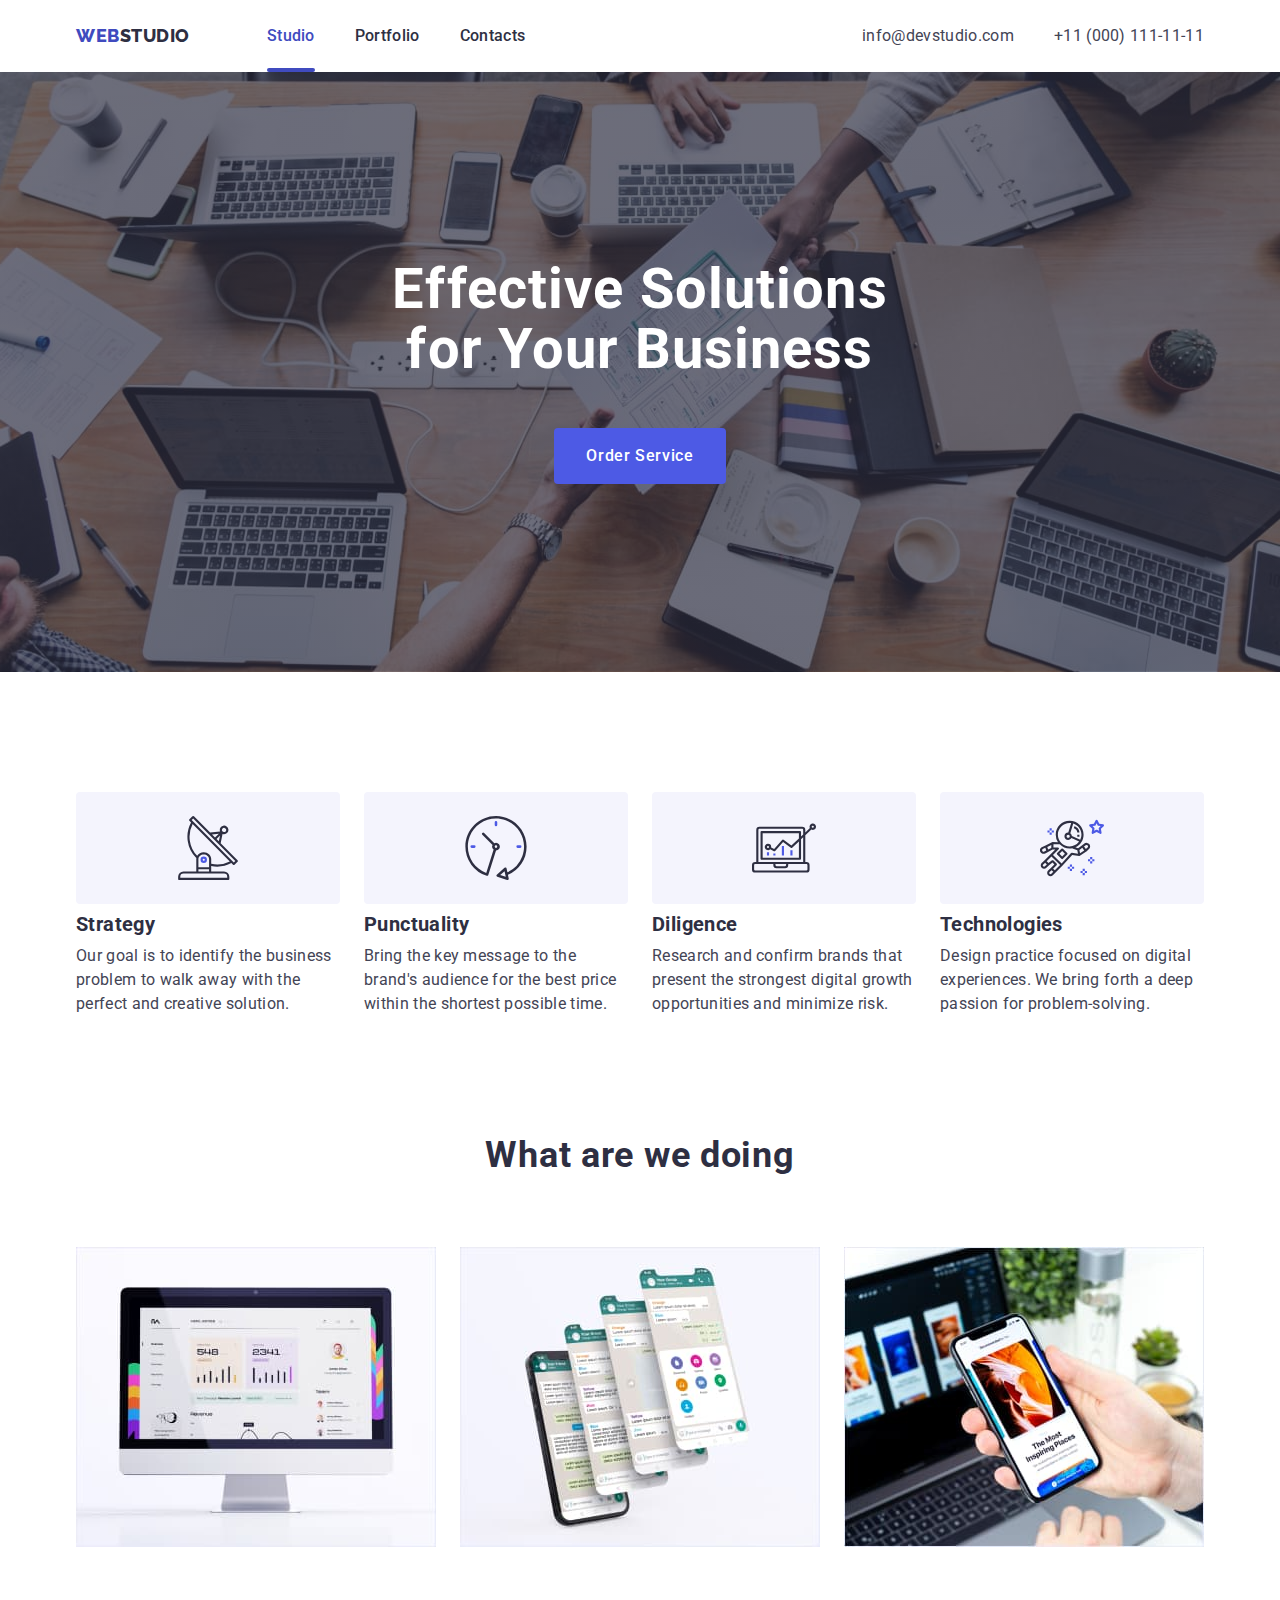
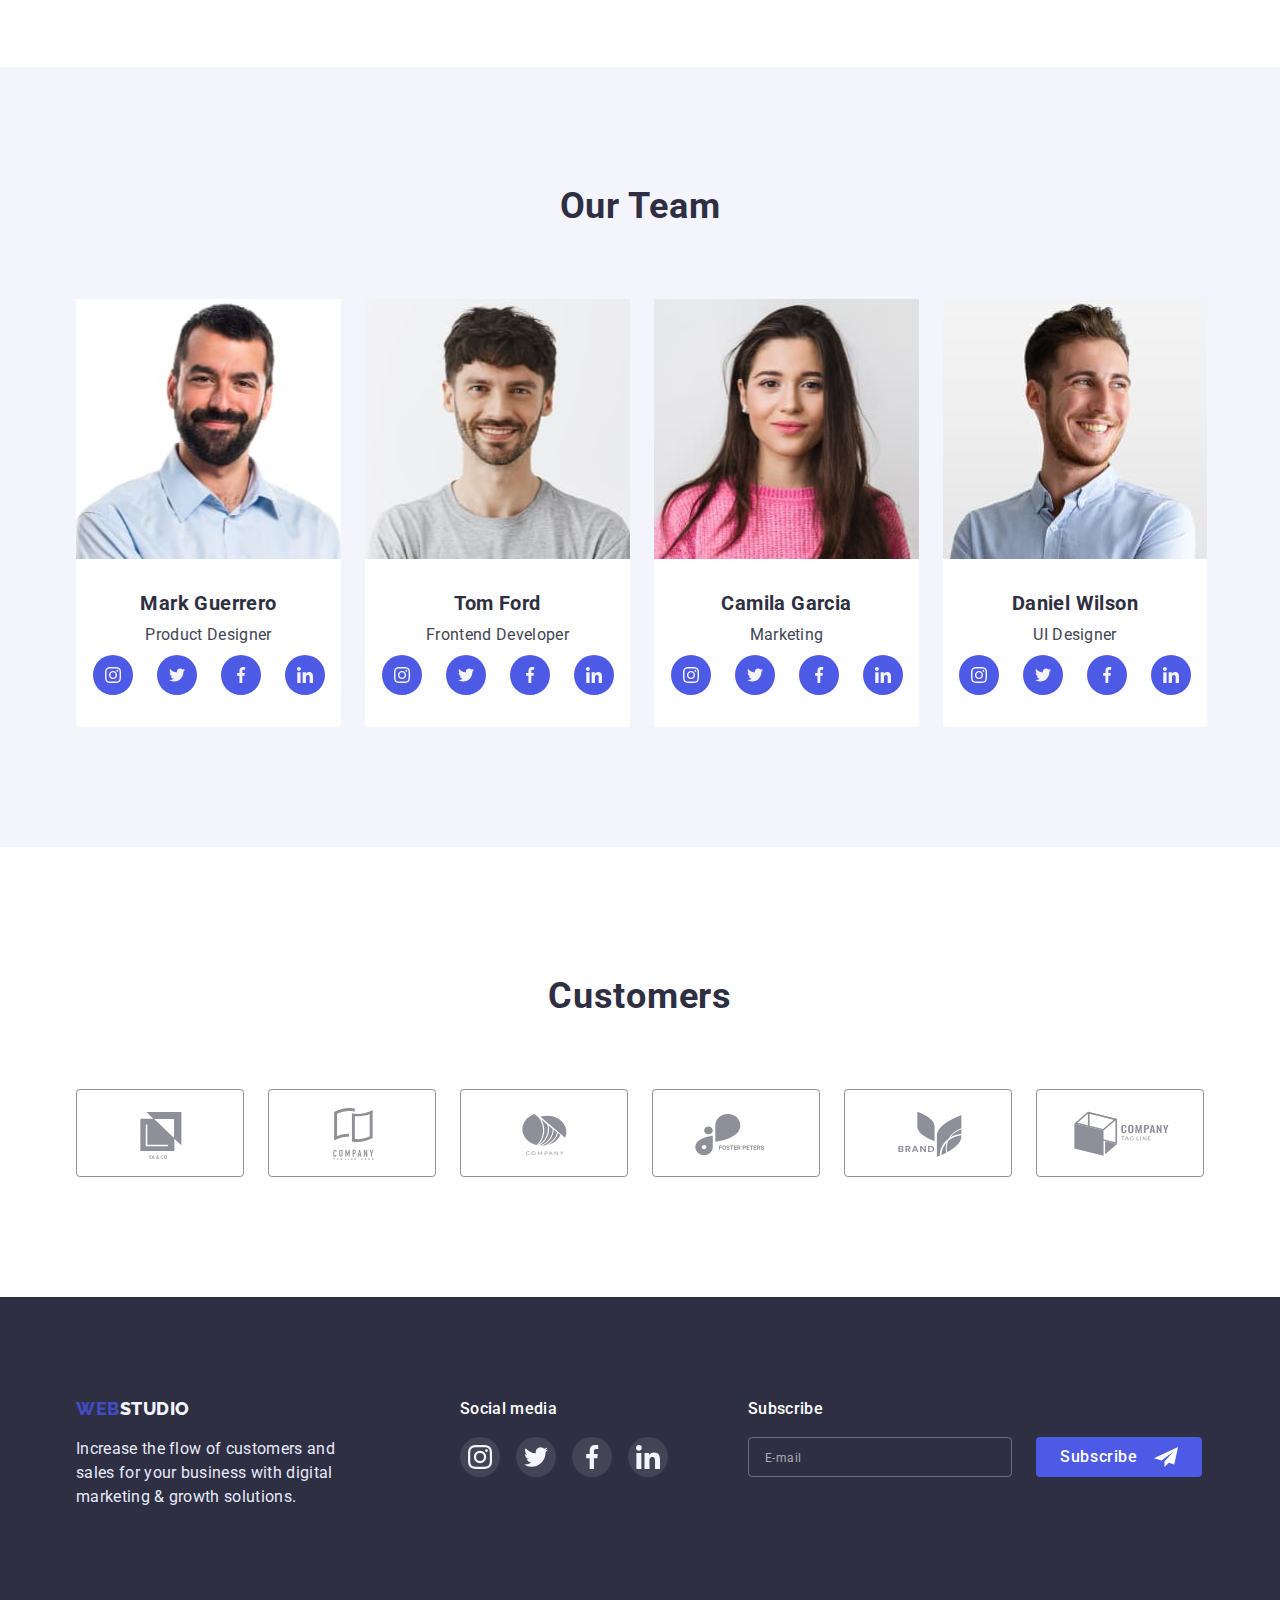
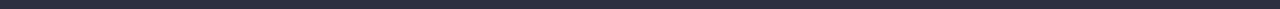
==== index.html @ a2f2e1c4 "add file from previos HW" ====
<!DOCTYPE html>
<html lang="en">
  <head>
    <meta charset="UTF-8" />
    <meta http-equiv="X-UA-Compatible" content="IE=edge" />
    <meta name="viewport" content="width=device-width, initial-scale=1.0" />
    <title>WEBSTUDIO</title>
    <link rel="preconnect" href="https://fonts.googleapis.com" />
    <link rel="preconnect" href="https://fonts.gstatic.com" crossorigin />
    <link rel="preconnect" href="https://fonts.googleapis.com" />
    <link rel="preconnect" href="https://fonts.gstatic.com" crossorigin />
    <link
      href="https://fonts.googleapis.com/css2?family=Raleway:wght@800&family=Roboto:wght@400;500;700;900&display=swap"
      rel="stylesheet"
    />
    <link
      rel="stylesheet"
      href="https://cdn.jsdelivr.net/npm/modern-normalize@1.1.0/modern-normalize.min.css"
    />
    <link rel="stylesheet" href="./css/style.css" />
  </head>
  <body>
    <!-- =============HEADER============= -->
    <header>
      <div class="header__container container">
        <nav class="header__navigation">
          <a class="header__logo logotype" href="./index.html"
            >WEB<span class="header__logo--second-part">STUDIO</span></a
          >
          <ul class="header__main-menu marker">
            <li class="header__main-menu-item">
              <a href="./index.html" class="header__main-menu-link current">Studio</a>
            </li>
            <li class="header__main-menu-item">
              <a href="./portfolio.html" class="header__main-menu-link">Portfolio</a>
            </li>
            <li class="header__main-menu-item">
              <a href="" class="header__main-menu-link">Contacts</a>
            </li>
          </ul>
        </nav>
        <ul class="header__contacts marker">
          <li class="header__contacts-item">
            <a href="mailto:info@devstudio.com" class="header__contacts-link">info@devstudio.com</a>
          </li>
          <li class="header__contacts-item">
            <a href="tel:+110001111111" class="header__contacts-link">+11 (000) 111-11-11</a>
          </li>
        </ul>
      </div>
    </header>

    <!-- =============MAIN============= -->
    <main>
      <section class="hero">
        <div class="hero__container container">
          <h1 class="hero__title">Effective Solutions for Your Business</h1>
          <button type="button" class="buttons" data-modal-open>Order Service</button>
        </div>
      </section>

      <section class="features-section">
        <div class="container">
          <h2 class="visually-hidden">features</h2>
          <!--HIDDEN-->
          <ul class="features-list marker">
            <li class="features-item">
              <div class="features-icons-wrapper">
                <svg class="features-icons">
                  <use href="./images/sprite.svg#antenna"></use>
                </svg>
              </div>
              <h3 class="features-subtitle subtitle">Strategy</h3>
              <p class="text">
                Our goal is to identify the business problem to walk away with the perfect and
                creative solution.
              </p>
            </li>
            <li class="features-item">
              <div class="features-icons-wrapper">
                <svg class="features-icons">
                  <use href="./images/sprite.svg#clock"></use>
                </svg>
              </div>
              <h3 class="features-subtitle subtitle">Punctuality</h3>
              <p class="text">
                Bring the key message to the brand's audience for the best price within the shortest
                possible time.
              </p>
            </li>
            <li class="features-item">
              <div class="features-icons-wrapper">
                <svg class="features-icons">
                  <use href="./images/sprite.svg#diagram"></use>
                </svg>
              </div>
              <h3 class="features-subtitle subtitle">Diligence</h3>
              <p class="text">
                Research and confirm brands that present the strongest digital growth opportunities
                and minimize risk.
              </p>
            </li>
            <li class="features-item">
              <div class="features-icons-wrapper">
                <svg class="features-icons">
                  <use href="./images/sprite.svg#astronaut"></use>
                </svg>
              </div>
              <h3 class="features-subtitle subtitle">Technologies</h3>
              <p class="text">
                Design practice focused on digital experiences. We bring forth a deep passion for
                problem-solving.
              </p>
            </li>
          </ul>
        </div>
      </section>
      <section class="about-us">
        <div class="container">
          <h2 class="section-title">What are we doing</h2>
          <ul class="about-us-list marker">
            <li class="about-us-item">
              <img
                src="./images/monitor_screen.jpg"
                alt="monitor screen"
                width="360"
                height="300"
              />
            </li>
            <li class="about-us-item">
              <img src="./images/screen.jpg" alt="phone screen" width="360" height="300" />
            </li>
            <li class="about-us-item">
              <img
                src="./images/phone-monitor.jpg"
                alt="phone and monitor screen"
                width="360"
                height="300"
              />
            </li>
          </ul>
        </div>
      </section>
      <section class="team">
        <div class="container">
          <h2 class="section-title">Our Team</h2>
          <ul class="team-list marker">
            <li class="team-item">
              <img src="./images/employee1.jpg" alt="Mark Guerrero" width="265" height="260" />
              <div class="employee-description">
                <h3 class="subtitle">Mark Guerrero</h3>
                <p class="text">Product Designer</p>
                <ul class="team-social-list marker">
                  <li class="team-social-list-item">
                    <a href="" class="team-social-link">
                      <svg class="team-social-link-icon" width="16" height="16">
                        <use href="./images/sprite.svg#instagram"></use>
                      </svg>
                    </a>
                  </li>
                  <li class="team-social-list-item">
                    <a href="" class="team-social-link">
                      <svg class="team-social-link-icon" width="16" height="16">
                        <use href="./images/sprite.svg#twitter"></use>
                      </svg>
                    </a>
                  </li>
                  <li class="team-social-list-item">
                    <a href="" class="team-social-link">
                      <svg class="team-social-link-icon" width="16" height="16">
                        <use href="./images/sprite.svg#facebook"></use>
                      </svg>
                    </a>
                  </li>
                  <li class="team-social-list-item">
                    <a href="" class="team-social-link">
                      <svg class="team-social-link-icon" width="16" height="16">
                        <use href="./images/sprite.svg#linkedin"></use>
                      </svg>
                    </a>
                  </li>
                </ul>
              </div>
            </li>
            <li class="team-item">
              <img src="./images/employee2.jpg" alt="Tom Ford" width="265" height="260" />
              <div class="employee-description">
                <h3 class="subtitle">Tom Ford</h3>
                <p class="text">Frontend Developer</p>
                <ul class="team-social-list marker">
                  <li class="team-social-list-item">
                    <a href="" class="team-social-link">
                      <svg class="team-social-link-icon" width="16" height="16">
                        <use href="./images/sprite.svg#instagram"></use>
                      </svg>
                    </a>
                  </li>
                  <li class="team-social-list-item">
                    <a href="" class="team-social-link">
                      <svg class="team-social-link-icon" width="16" height="16">
                        <use href="./images/sprite.svg#twitter"></use>
                      </svg>
                    </a>
                  </li>
                  <li class="team-social-list-item">
                    <a href="" class="team-social-link">
                      <svg class="team-social-link-icon" width="16" height="16">
                        <use href="./images/sprite.svg#facebook"></use>
                      </svg>
                    </a>
                  </li>
                  <li class="team-social-list-item">
                    <a href="" class="team-social-link">
                      <svg class="team-social-link-icon" width="16" height="16">
                        <use href="./images/sprite.svg#linkedin"></use>
                      </svg>
                    </a>
                  </li>
                </ul>
              </div>
            </li>
            <li class="team-item">
              <img src="./images/employee3.jpg" alt="Camila Garcia" width="265" height="260" />
              <div class="employee-description">
                <h3 class="subtitle">Camila Garcia</h3>
                <p class="text">Marketing</p>
                <ul class="team-social-list marker">
                  <li class="team-social-list-item">
                    <a href="" class="team-social-link">
                      <svg class="team-social-link-icon" width="16" height="16">
                        <use href="./images/sprite.svg#instagram"></use>
                      </svg>
                    </a>
                  </li>
                  <li class="team-social-list-item">
                    <a href="" class="team-social-link">
                      <svg class="team-social-link-icon" width="16" height="16">
                        <use href="./images/sprite.svg#twitter"></use>
                      </svg>
                    </a>
                  </li>
                  <li class="team-social-list-item">
                    <a href="" class="team-social-link">
                      <svg class="team-social-link-icon" width="16" height="16">
                        <use href="./images/sprite.svg#facebook"></use>
                      </svg>
                    </a>
                  </li>
                  <li class="team-social-list-item">
                    <a href="" class="team-social-link">
                      <svg class="team-social-link-icon" width="16" height="16">
                        <use href="./images/sprite.svg#linkedin"></use>
                      </svg>
                    </a>
                  </li>
                </ul>
              </div>
            </li>
            <li class="team-item">
              <img src="./images/employee4.jpg" alt="Daniel Wilson" />
              <div class="employee-description">
                <h3 class="subtitle">Daniel Wilson</h3>
                <p class="text">UI Designer</p>
                <ul class="team-social-list marker">
                  <li class="team-social-list-item">
                    <a href="" class="team-social-link">
                      <svg class="team-social-link-icon" width="16" height="16">
                        <use href="./images/sprite.svg#instagram"></use>
                      </svg>
                    </a>
                  </li>
                  <li class="team-social-list-item">
                    <a href="" class="team-social-link">
                      <svg class="team-social-link-icon" width="16" height="16">
                        <use href="./images/sprite.svg#twitter"></use>
                      </svg>
                    </a>
                  </li>
                  <li class="team-social-list-item">
                    <a href="" class="team-social-link">
                      <svg class="team-social-link-icon" width="16" height="16">
                        <use href="./images/sprite.svg#facebook"></use>
                      </svg>
                    </a>
                  </li>
                  <li class="team-social-list-item">
                    <a href="" class="team-social-link">
                      <svg class="team-social-link-icon" width="16" height="16">
                        <use href="./images/sprite.svg#linkedin"></use>
                      </svg>
                    </a>
                  </li>
                </ul>
              </div>
            </li>
          </ul>
        </div>
      </section>
      <section class="customers">
        <div class="container">
          <h2 class="section-title">Customers</h2>
          <ul class="customers-list marker">
            <li class="customers-list-item">
              <a href="" class="customers-link">
                <svg class="customers-link-icon" width="104" height="56">
                  <use href="./images/sprite.svg#logo-1"></use>
                </svg>
              </a>
            </li>
            <li class="customers-list-item">
              <a href="" class="customers-link">
                <svg class="customers-link-icon" width="104" height="56">
                  <use href="./images/sprite.svg#logo-2"></use>
                </svg>
              </a>
            </li>
            <li class="customers-list-item">
              <a href="" class="customers-link">
                <svg class="customers-link-icon" width="104" height="56">
                  <use href="./images/sprite.svg#logo-3"></use></svg
              ></a>
            </li>
            <li class="customers-list-item">
              <a href="" class="customers-link">
                <svg class="customers-link-icon" width="104" height="56">
                  <use href="./images/sprite.svg#logo-4"></use></svg
              ></a>
            </li>
            <li class="customers-list-item">
              <a href="" class="customers-link">
                <svg class="customers-link-icon" width="104" height="56">
                  <use href="./images/sprite.svg#logo-5"></use></svg
              ></a>
            </li>
            <li class="customers-list-item">
              <a href="" class="customers-link">
                <svg class="customers-link-icon" width="104" height="56">
                  <use href="./images/sprite.svg#logo-6"></use></svg
              ></a>
            </li>
          </ul>
        </div>
      </section>
    </main>

    <!-- =============FOOTER============= -->
    <footer>
      <div class="footer__container container">
        <div class="footer__description">
          <a class="footer__logotype logotype" href="./index.html"
            >WEB<span class="footer__logo--second-part">STUDIO</span></a
          >
          <p class="footer__description-text">
            Increase the flow of customers and sales for your business with digital marketing &
            growth solutions.
          </p>
        </div>
        <div class="footer__social">
          <h3 class="footer__social-header">Social media</h3>
          <ul class="footer__team-social-list marker">
            <li class="footer__social-list-item">
              <a href="" class="footer__team-social-link">
                <svg class="footer__team-social-link-icon" width="24" height="24">
                  <use href="./images/sprite.svg#instagram"></use>
                </svg>
              </a>
            </li>
            <li class="footer__social-list-item">
              <a href="" class="footer__team-social-link">
                <svg class="footer__team-social-link-icon" width="24" height="24">
                  <use href="./images/sprite.svg#twitter"></use>
                </svg>
              </a>
            </li>
            <li class="footer__social-list-item">
              <a href="" class="footer__team-social-link">
                <svg class="footer__team-social-link-icon" width="24" height="24">
                  <use href="./images/sprite.svg#facebook"></use>
                </svg>
              </a>
            </li>
            <li class="footer__social-list-item">
              <a href="" class="footer__team-social-link">
                <svg class="footer__team-social-link-icon" width="24" height="24">
                  <use href="./images/sprite.svg#linkedin"></use>
                </svg>
              </a>
            </li>
          </ul>
        </div>
        <div class="footer-subscribe">
          <h3 class="footer__social-header">Subscribe</h3>
          <form class="subscribe-wrapper">
            <input type="email" placeholder="E-mail" class="footer-input-subscribe" />
            <button type="submit" class="subscribe-btn buttons">Subscribe</button>
          </form>
        </div>
      </div>
    </footer>

    <div class="backdrop is-hidden" data-modal>
      <div class="modal-window">
        <button type="button" class="close-btn" data-modal-close>
          <svg class="close-img" width="8" height="8">
            <use href="./images/sprite.svg#close-black"></use>
          </svg>
        </button>
        <p class="modal-form-title">Leave your contacts and we will call you back</p>
        <form class="modal-form">
          <label class="modal-form-field">
            <span class="modal-form-input-desc">Name</span>
            <span class="modal-form-input-wrapper">
              <input
                type="text"
                name="user_name"
                class="modal-form-input"
                required
                pattern="[a-zA-Z]+"
              />
              <svg class="modal-form-input-icon" width="18" height="18">
                <use href="./images/sprite.svg#person-form-icon"></use>
              </svg>
            </span>
          </label>
          <label class="modal-form-field">
            <span class="modal-form-input-desc">Phone</span>
            <span class="modal-form-input-wrapper">
              <input
                type="tel"
                name="user_phone"
                class="modal-form-input"
                required
                pattern="[0-9]{3}-[0-9]{3}-[0-9]{2}-[0-9]{2}"
                title="xxx-xxx-xx-xx"
              />
              <svg class="modal-form-input-icon" width="18" height="24">
                <use href="./images/sprite.svg#phone--form-icon"></use>
              </svg>
            </span>
          </label>
          <label class="modal-form-field">
            <span class="modal-form-input-desc">Email</span>
            <span class="modal-form-input-wrapper">
              <input type="email" name="user_email" class="modal-form-input" required />
              <svg class="modal-form-input-icon" width="18" height="24">
                <use href="./images/sprite.svg#email-form-icon"></use>
              </svg>
            </span>
          </label>
          <label class="modal-form-field">
            <span class="modal-form-input-desc">Comment</span>
            <textarea name="user-message" class="modal-form-message" placeholder="Text input">
            </textarea>
          </label>
          <input
            id="user-policy"
            type="checkbox"
            name="accepting"
            class="modal-form-check visually-hidden"
          />
          <label for="user-policy" class="modal-form-check-desc">
            I accept the terms and conditions of the &nbsp;
            <a href="" class="modal-form-check-desc-link"> Privacy Policy</a>
          </label>
          <button type="submit" class="modal-form-submit buttons">Send</button>
        </form>
      </div>
    </div>

    <script src="./js/modal.js"></script>
  </body>
</html>
---- css/style.css ----
:root {
  --primary-color: #2e2f42;
  --secondary-color: #434455;
  --select-color: #404bbf;
  --bt-color: #4d5ae5;
  --tertiary-color: #e7e9fc;
  --light-color: #f4f4fd;
  --bcg-color-font: #ffffff;
  --company-color: #8e8f99;
  --transition-duration--timing-f: 250ms cubic-bezier(0.4, 0, 0.2, 1);
}

.visually-hidden {
  position: absolute;
  white-space: nowrap;
  width: 1px;
  height: 1px;
  overflow: hidden;
  border: 0;
  padding: 0;
  clip: rect(0 0 0 0);
  margin: -1px;
}

body {
  font-family: 'Roboto', sans-serif;
  color: var(--secondary-color);
  background-color: var(--bcg-color-font);
}

h1,
h2,
h3,
h4,
h5,
h6,
p {
  margin-top: 0;
  margin-bottom: 0;
}

ul,
ol {
  padding-left: 0;
  margin-top: 0;
  margin-bottom: 0;
}

img {
  display: block;
}

.marker {
  list-style: none;
}

.container {
  width: 1158px;
  padding-left: 15px;
  padding-right: 15px;
  margin-left: auto;
  margin-right: auto;
}

.section-title {
  text-align: center;
  margin-bottom: 72px;
  color: var(--primary-color);
  font-weight: 700;
  font-size: 36px;
  line-height: 1.1;
  letter-spacing: 0.02em;
}

.subtitle {
  color: var(--primary-color);
  font-weight: 700;
  font-size: 20px;
  line-height: 1.2;
  letter-spacing: 0.02em;
}

.text {
  color: var(--secondary-color);
  font-size: 16px;
  line-height: 1.5;
  letter-spacing: 0.02em;
}

.buttons {
  border: 1px;
  border-color: transparent;
  border-radius: 4px;
  padding: 16px 32px;
  color: var(--bcg-color-font);
  background-color: var(--bt-color);
  font-family: inherit;
  font-weight: 500;
  font-size: 16px;
  line-height: 1.5;
  letter-spacing: 0.04em;
  cursor: pointer;

  transition: background-color var(--transition-duration--timing-f);
}
.buttons:hover,
.buttons:focus {
  background-color: var(--select-color);
}

/* =========== HEADER =========== */

.logotype {
  color: var(--select-color);
  font-family: 'Raleway', sans-serif;
  font-weight: 800;
  font-size: 18px;
  line-height: 1.33;
  letter-spacing: 0.03em;
  text-transform: uppercase;
  text-decoration: none;
}

header {
  box-shadow: 0px 2px 1px rgba(46, 47, 66, 0.08), 0px 1px 1px rgba(46, 47, 66, 0.16),
    0px 1px 6px rgba(46, 47, 66, 0.08);
}

.header__container {
  display: flex;
  align-items: center;
}

.header__navigation {
  display: flex;
  align-items: inherit;
}

.header__logo {
  margin-right: 77px;
  padding-top: 24px;
  padding-bottom: 24px;
}

.header__logo--second-part {
  color: var(--primary-color);
}

.header__main-menu {
  display: flex;
}

.header__main-menu-item:not(:last-child) {
  margin-right: 40px;
}

.header__main-menu-link {
  display: block;
  text-decoration: none;
  font-weight: 500;
  font-size: 16px;
  line-height: 1.5;
  letter-spacing: 0.02em;
  color: var(--primary-color);
  padding-top: 24px;
  padding-bottom: 24px;

  transition: color var(--transition-duration--timing-f);
}
.header__main-menu-link:hover,
.header__main-menu-link:focus {
  color: var(--select-color);
}

.header__contacts {
  display: flex;
  margin-left: auto;
}

.header__contacts-item:not(:last-child) {
  margin-right: 40px;
}

.header__contacts-link {
  display: block;
  color: var(--secondary-color);
  font-weight: 400;
  font-size: 16px;
  line-height: 1.5;
  letter-spacing: 0.02em;
  text-decoration: none;
  padding-top: 24px;
  padding-bottom: 24px;

  transition: color var(--transition-duration--timing-f);
}
.header__contacts-link:hover,
.header__contacts-link:focus {
  color: var(--select-color);
}

.current {
  color: var(--select-color);
  position: relative;
}
.current::after {
  content: '';
  display: block;
  position: absolute;
  left: 0;
  bottom: 0;
  width: 100%;
  height: 4px;
  color: var(--select-color);
  background: var(--select-color);
  border-radius: 2px;
}

/* =========== FOOTER =========== */

footer {
  background-color: var(--primary-color);
  padding-top: 100px;
  padding-bottom: 100px;
}

.footer__container {
  display: flex;
}

.footer__description {
  width: 264px;
  margin-right: 120px;
}

.footer__logo--second-part {
  color: var(--light-color);
}

.footer__description-text {
  margin-top: 16px;
  color: var(--tertiary-color);
  font-size: 16px;
  line-height: 1.5;
  letter-spacing: 0.02em;
}

.footer__social {
  width: 208px;
  margin-right: 80px;
}

.footer__social-header {
  color: var(--bcg-color-font);
  font-weight: 500;
  font-size: 16px;
  line-height: 1.5;
  letter-spacing: 0.02em;
  margin-bottom: 16px;
}

.footer__team-social-list {
  display: flex;
  gap: 16px;
}

.footer__social-list-item {
  display: flex;
  justify-content: center;
  align-items: center;
}

.footer__team-social-link {
  display: flex;
  justify-content: center;

  align-items: center;
  width: 40px;
  height: 40px;
  background-color: rgba(255, 255, 255, 0.1);
  border-radius: 50%;

  transition: background-color var(--transition-duration--timing-f);
}
.footer__team-social-link:hover,
.footer__team-social-link:focus {
  background-color: #31d0aa;
}
.footer__team-social-link-icon {
  fill: var(--light-color);
}

.subscribe-wrapper {
  display: flex;
  align-items: center;
}

.footer-input-subscribe {
  width: 264px;
  height: 40px;
  margin-right: 24px;
  padding: 8px 16px;
  background-color: transparent;
  color: var(--light-color);
  border: 1px solid rgba(255, 255, 255, 0.3);
  border-radius: 4px;
}

.footer-input-subscribe::placeholder {
  font-size: 12px;
  line-height: 2;

  display: flex;
  align-items: center;
  letter-spacing: 0.04em;
  color: rgba(255, 255, 255, 0.6);
}
.footer-input-subscribe:focus {
  outline-width: 0;
  border-color: var(--select-color);
}

.subscribe-btn {
  display: flex;
  align-items: center;
  gap: 16px;
  padding: 8px 24px;
}
.subscribe-btn::after {
  content: url(../images/subscribe-icon.svg);
  width: 24px;
  height: 24px;
}

/* =========== INDEX PAGE =========== */


/* ------------------- hero ------------------- */
.hero {
  background-image: linear-gradient(rgba(46, 47, 66, 0.7), rgba(46, 47, 66, 0.7)),
    url('../images/hero-image.jpg');
  -o-object-fit: cover;
  object-fit: cover;
  background-repeat: no-repeat;
  background-position: center;
  background-size: cover;
  background-color: var(--primary-color);
  max-width: 1440px;
  text-align: center;
  padding-top: 188px;
  padding-bottom: 188px;
  margin: 0 auto;
}

.hero__title {
  width: 496px;
  margin-left: auto;
  margin-right: auto;
  margin-bottom: 48px;
  color: var(--bcg-color-font);
  font-weight: 700;
  font-size: 56px;
  line-height: 1.07;
  text-align: center;
  letter-spacing: 0.02em;
}

/* ------------------- features ------------------- */

.features-section {
  padding-top: 120px;
  padding-bottom: 120px;
}

.features-list {
  display: flex;
  flex-wrap: wrap;
  gap: 24px;
}

.features-item {
  -ms-flex-preferred-size: calc((100% - 72px) / 4);
  flex-basis: calc((100% - 72px) / 4);
}

.features-subtitle {
  margin-bottom: 8px;
}

.features-icons-wrapper {
  display: flex;
  justify-content: center;
  align-items: center;
  background-color: var(--light-color);
  height: 112px;
  border-radius: 4px;
  margin-bottom: 8px;
}

.features-icons {
  width: 64px;
  height: 64px;
}

/* ------------------- about us ------------------- */

.about-us {
  padding-bottom: 120px;
}
.about-us-list {
  display: flex;
  flex-wrap: wrap;
  gap: 24px;
}
.about-us-item {
  -ms-flex-preferred-size: calc((100% - 48px) / 3);
  flex-basis: calc((100% - 48px) / 3);
}


/* ------------------- team ------------------- */

.team {
  background-color: var(--light-color);
  padding-top: 120px;
  padding-bottom: 120px;
}

.team-list {
  display: flex;
  gap: 24px;
}

.team-item {
  background-color: var(--bcg-color-font);
  border-radius: 0px 0px 4px 4px;
  -ms-flex-preferred-size: calc((100% - 72px) / 4);
  flex-basis: calc((100% - 72px) / 4);
}

.employee-description {
  padding: 32px 16px;
  text-align: center;
}

.employee-description > h3 {
  margin-bottom: 8px;
}

.employee-description > p {
  margin-bottom: 8px;
}

.team-social-list {
  display: flex;
  justify-content: center;
  gap: 24px;
}

.team-social-link {
  display: flex;
  justify-content: center;
  align-items: center;
  width: 40px;
  height: 40px;
  border-radius: 50%;
  background-color: var(--bt-color);

  transition: background-color var(--transition-duration--timing-f);
}
.team-social-link:hover,
.team-social-link:focus {
  background-color: var(--select-color);
}
.team-social-link-icon {
  fill: var(--light-color);
}

/* ------------------- customers ------------------- */

.customers {
  padding-top: 130px;
  padding-bottom: 120px;
}

.customers-list {
  display: flex;
  flex-wrap: wrap;
  gap: 24px;
}
.customers-list-item {
  -ms-flex-preferred-size: calc((100% - 120) - 6);
  flex-basis: calc((100% - 120) - 6);
}

.customers-link {
  display: flex;
  justify-content: center;

  align-items: center;
  width: 168px;
  height: 88px;
  border: 1px solid var(--company-color);
  border-radius: 4px;

  transition: border-color var(--transition-duration--timing-f);
}
.customers-link:hover,
.customers-link:focus {
  border-color: var(--select-color);
}

.customers-link-icon {
  fill: var(--company-color);

  transition: fill var(--transition-duration--timing-f);
}
.customers-link:hover .customers-link-icon,
.customers-link:focus .customers-link-icon {
  fill: var(--select-color);
}


/* =========== PORTFOLIO PAGE =========== */

.portfolio-section {
  padding-top: 95px;
  padding-bottom: 120px;
}
/* ------------------- filter list ------------------- */

.filter-list {
  display: flex;
  justify-content: center;
}

.filter-list .filter-item:not(:last-child) {
  margin-right: 25px;
}

.filter-btn {
  display: flex;
  align-items: center;

  border: 1px solid var(--tertiary-color);
  border-radius: 4px;
  padding: 8px 16px;
  color: var(--select-color);
  background-color: var(--light-color);
  font-family: inherit;
  font-weight: 500;
  font-size: 16px;
  line-height: 1.5;

  text-align: center;
  letter-spacing: 0.04em;
  cursor: pointer;

  transition: color var(--transition-duration--timing-f),
    background-color var(--transition-duration--timing-f),
    border-color var(--transition-duration--timing-f),
    box-shadow var(--transition-duration--timing-f);
}
.filter-btn:hover,
.filter-btn:focus {
  color: var(--bcg-color-font);
  background-color: var(--select-color);
  border-color: transparent;
  box-shadow: 0px 3px 1px rgba(0, 0, 0, 0.1), 0px 2px 1px rgba(0, 0, 0, 0.08),
    0px 2px 2px rgba(0, 0, 0, 0.12);
}

/* ------------------- production ------------------- */

.production {
  display: flex;
  flex-wrap: wrap;
  justify-content: center;

  margin-top: 72px;
}

.production-list:not(:nth-child(3n)) {
  margin-right: 24px;
}

.production-list:not(:nth-last-child(-n + 3)) {
  margin-bottom: 48px;
}

.services-types {
  position: relative;
  display: block;
  text-decoration: none;

  box-shadow: 0px 1px 6px rgba(46, 47, 66, 0.08);
  transition: box-shadow var(--transition-duration--timing-f);
}
.services-types:hover,
.services-types:focus {
  box-shadow: 0px 1px 6px rgba(46, 47, 66, 0.08), 0px 1px 1px rgba(46, 47, 66, 0.16),
    0px 2px 1px rgba(46, 47, 66, 0.08);
}

.services-description {
  padding: 32px 16px;
  border: 1px solid rgba(46, 47, 66, 0.08);
  border-top: none;
}

.production-subtitle {
  margin-bottom: 8px;
}

.wrapper-overlay {
  position: relative;
  overflow: hidden;
}

.overlay {
  position: absolute;
  left: 0;
  top: 0;
  width: 100%;
  height: 100%;
  padding: 40px 32px;
  font-size: 16px;
  line-height: 1.5;
  color: var(--light-color);
  letter-spacing: 0.02em;
  background-color: var(--bt-color);

  transform: translateY(100%);
  transition: transform var(--transition-duration--timing-f);
}
.services-types:hover .overlay,
.services-types:focus .overlay {
  transform: translate(0);
}

/* ================= BACKDROP ================= */

.backdrop {
  position: fixed;
  left: 0;
  top: 0;
  height: 100%;
  width: 100%;
  background-color: rgba(46, 47, 66, 0.4);

  transition: opacity var(--transition-duration--timing-f),
    visibility var(--transition-duration--timing-f);
}
.backdrop.is-hidden {
  visibility: hidden;
  opacity: 0;
  pointer-events: none;
}

/* ================= MODAL WINDOW ================= */

.modal-window {
  position: absolute;
  top: 50%;
  left: 50%;

  transform: translate(-50%, -50%);
  padding: 72px 24px 24px 24px;
  min-width: 408px;
  min-height: 576px;
  background-color: #fcfcfc;

  box-shadow: 0px 1px 1px rgba(0, 0, 0, 0.14), 0px 1px 3px rgba(0, 0, 0, 0.12),
    0px 2px 1px rgba(0, 0, 0, 0.2);
  border-radius: 4px;
}

/* ------------------- close button ------------------- */

.close-btn {
  position: absolute;
  top: 24px;
  right: 24px;
  padding: 8px;
  border: 1px solid rgba(0, 0, 0, 0.1);
  border-radius: 50%;
  cursor: pointer;

  transition: background-color var(--transition-duration--timing-f);
}
.close-btn:hover,
.close-btn:focus {
  background-color: #404bbf;
}

.close-img {
  display: flex;
  justify-content: center;
  align-items: center;

  transition: fill var(--transition-duration--timing-f);
}
.close-btn:hover .close-img,
.close-btn:focus .close-img {
  fill: #fff;
}

/* ------------------- modal form ------------------- */

.modal-form {
  display: flex;
  flex-direction: column;
}
.modal-form-title {
  font-weight: 500;
  font-size: 16px;
  line-height: 1.5;
  margin-bottom: 14px;
  text-align: center;
  letter-spacing: 0.02em;
  color: var(--primary-color);
}

.modal-form-field {
  margin-bottom: 8px;
}

.modal-form-input-desc {
  display: block;
  font-size: 12px;
  line-height: 1.33;
  letter-spacing: 0.04em;
  margin-bottom: 4px;
  color: #8e8f99;
}

.modal-form-input-wrapper {
  display: block;
  position: relative;
}

.modal-form-input {
  width: 100%;
  height: 40px;
  border: 1px solid rgba(33, 33, 33, 0.2);
  border-radius: 4px;
  padding-left: 38px;

  transition: border-color var(--transition-duration--timing-f);
}
.modal-form-input:focus {
  outline-width: 0;
  border-color: var(--select-color);
}

.modal-form-input-icon {
  position: absolute;
  top: 50%;
  left: 16px;

  display: block;

  transform: translateY(-50%);
  transition: fill var(--transition-duration--timing-f);
}
.modal-form-input:focus + .modal-form-input-icon {
  fill: var(--select-color);
}

.modal-form-message {
  display: block;
  width: 100%;
  height: 120px;
  padding: 8px 16px;
  resize: none;
  margin-bottom: 16px;
  border: 1px solid rgba(33, 33, 33, 0.2);
  border-radius: 4px;

  transition: border-color var(--transition-duration--timing-f);
}
.modal-form-message:focus {
  outline-width: 0;
  border-color: var(--select-color);
}
.modal-form-message::placeholder {
  font-size: 12px;
  line-height: 1.33;
  letter-spacing: 0.04em;
  color: rgba(117, 117, 117, 0.5);
}

.modal-form-check-desc {
  display: flex;
  align-items: center;
  margin-bottom: 24px;
  font-size: 12px;
  line-height: 1.33;
  letter-spacing: 0.04em;
  color: #757575;
}
.modal-form-check-desc-link {
  color: var(--select-color);
}

.modal-form-check-desc::before {
  content: '';
  display: block;
  width: 16px;
  height: 16px;
  cursor: pointer;
  margin-right: 8px;
  border: 1.25px solid #2e2f42;
  border-radius: 2px;

  transition: background-color var(--transition-duration--timing-f),
    background-image var(--transition-duration--timing-f),
    border var(--transition-duration--timing-f);
}

.modal-form-check:checked + .modal-form-check-desc::before {
  background-color: var(--select-color);
  border: 1.25px solid #404bbf;
  background-image: url(../images/checkbox-img.svg);
  background-repeat: no-repeat;
  background-position: center;
}

.modal-form-check:focus + .modal-form-check-desc::before {
  outline: 2px solid rgba(0, 0, 255, 0.5);
}

.modal-form-submit {
  -ms-flex-item-align: center;
  align-self: center;
  padding-top: 16px;
  padding-bottom: 16px;
  min-width: 169px;
}
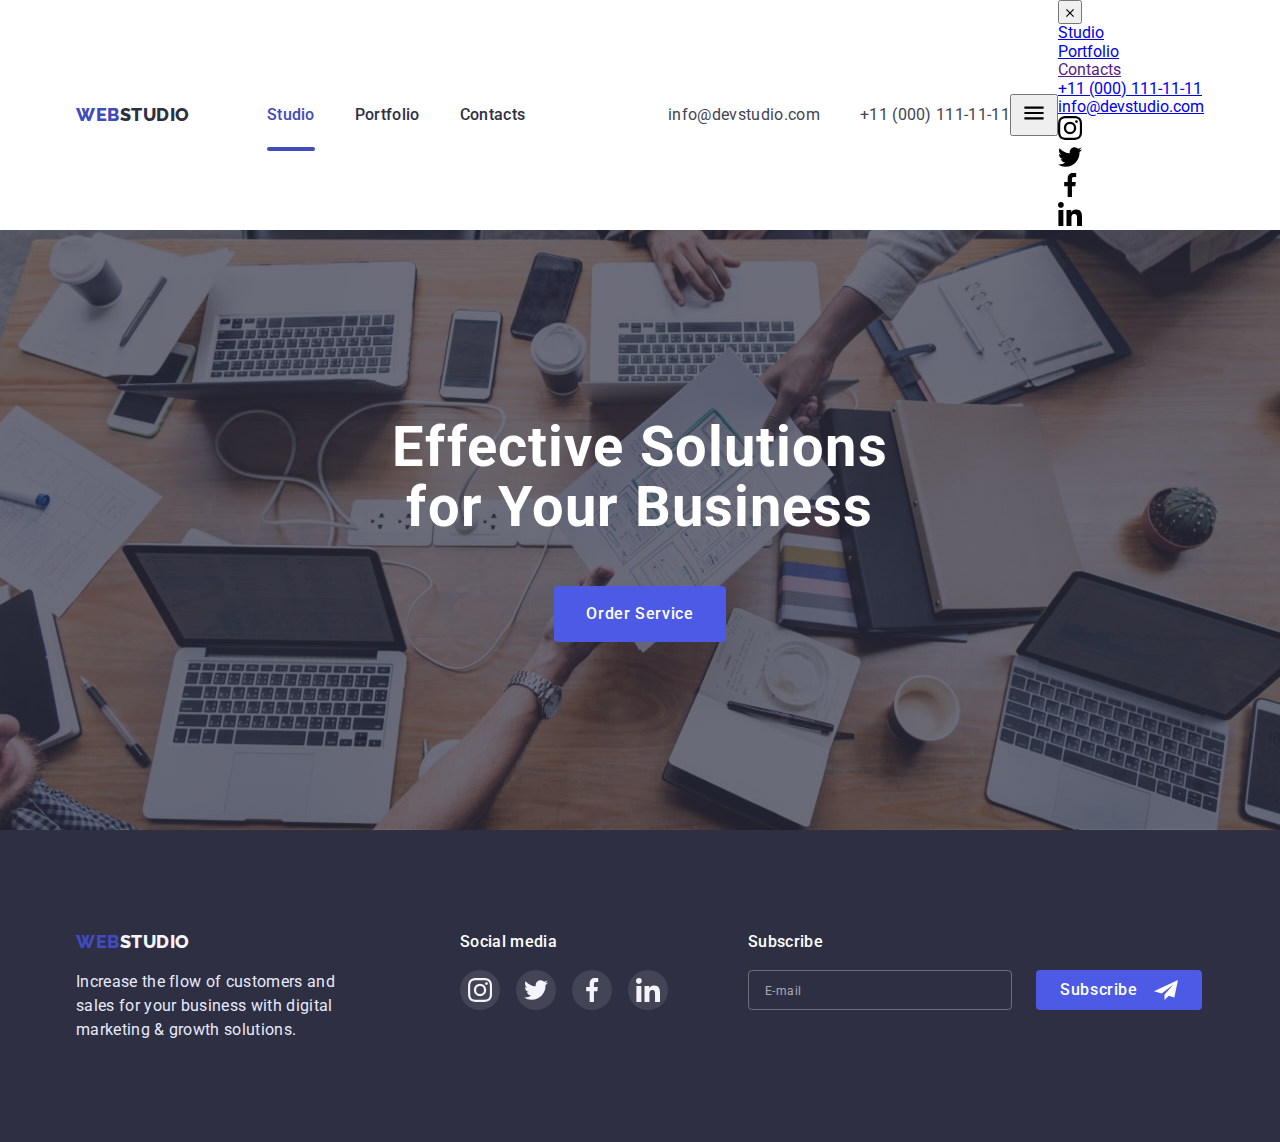
==== commit ab8b2dc0: "Adaptive Layout for header, footer and hero-section" ====
--- a/index.html
+++ b/index.html
@@ -47,6 +47,72 @@
             <a href="tel:+110001111111" class="header__contacts-link">+11 (000) 111-11-11</a>
           </li>
         </ul>
+        <button type="button" 
+        class="open-menu-btn" data-menu-open>
+          <svg class="menu-hamburger" width="32" height="32">
+            <use href="./images/sprite.svg#menu_btn"></use>
+          </svg>
+        </button>
+
+        <!-- mobile-menu  -->
+        
+        <div class="mobile-menu" data-menu>
+          <button type="button" class="mobile-menu__close-btn" data-menu-close>
+            <svg class="mobile-menu__close-img" width="8" height="8">
+              <use href="./images/sprite.svg#close-black"></use>
+            </svg>
+          </button>
+          <ul class="mobile-menu__main-menu marker">
+            <li class="mobile-menu__main-menu-item">
+              <a href="./index.html" class="mobile-menu-link">Studio</a>
+            </li>
+            <li class="mobile-menu__main-menu-item">
+              <a href="./portfolio.html" class="mobile-menu-link">Portfolio</a>
+            </li>
+            <li class="mobile-menu__main-menu-item">
+              <a href="" class="mobile-menu-link mob-menu-current">Contacts</a>
+            </li>
+          </ul>
+        </nav>
+        <ul class="mobile-menu__contacts marker">
+          <li class="mobile-menu__contacts-item">
+            <a href="tel:+110001111111" class="mobile-menu__tel-link">+11 (000) 111-11-11</a>
+          </li>
+          <li class="mobile-menu__contacts-item">
+            <a href="mailto:info@devstudio.com" class="mobile-menu__email-link">info@devstudio.com</a>
+          </li>
+        </ul>
+        <ul class="mobile-menu-social-list marker">
+          <li class="mobile-menu-list-item">
+            <a href="" class="mobile-menu-social-link">
+              <svg class="mobile-menu-social-icon" width="24" height="24">
+                <use href="./images/sprite.svg#instagram"></use>
+              </svg>
+            </a>
+          </li>
+          <li class="mobile-menu-list-item">
+            <a href="" class="mobile-menu-social-link">
+              <svg class="mobile-menu-social-icon" width="24" height="24">
+                <use href="./images/sprite.svg#twitter"></use>
+              </svg>
+            </a>
+          </li>
+          <li class="mobile-menu-list-item">
+            <a href="" class="mobile-menu-social-link">
+              <svg class="mobile-menu-social-icon" width="24" height="24">
+                <use href="./images/sprite.svg#facebook"></use>
+              </svg>
+            </a>
+          </li>
+          <li class="mobile-menu-list-item">
+            <a href="" class="mobile-menu-social-link">
+              <svg class="mobile-menu-social-icon" width="24" height="24">
+                <use href="./images/sprite.svg#linkedin"></use>
+              </svg>
+            </a>
+          </li>
+        </ul>
+        </div>
       </div>
     </header>
 
@@ -58,11 +124,11 @@
           <button type="button" class="buttons" data-modal-open>Order Service</button>
         </div>
       </section>
-
+      
+<!-- 
       <section class="features-section">
         <div class="container">
           <h2 class="visually-hidden">features</h2>
-          <!--HIDDEN-->
           <ul class="features-list marker">
             <li class="features-item">
               <div class="features-icons-wrapper">
@@ -317,31 +383,28 @@
             <li class="customers-list-item">
               <a href="" class="customers-link">
                 <svg class="customers-link-icon" width="104" height="56">
-                  <use href="./images/sprite.svg#logo-3"></use></svg
-              ></a>
+                  <use href="./images/sprite.svg#logo-3"></use></svg></a>
             </li>
             <li class="customers-list-item">
               <a href="" class="customers-link">
                 <svg class="customers-link-icon" width="104" height="56">
-                  <use href="./images/sprite.svg#logo-4"></use></svg
-              ></a>
+                  <use href="./images/sprite.svg#logo-4"></use></svg></a>
             </li>
             <li class="customers-list-item">
               <a href="" class="customers-link">
                 <svg class="customers-link-icon" width="104" height="56">
-                  <use href="./images/sprite.svg#logo-5"></use></svg
-              ></a>
+                  <use href="./images/sprite.svg#logo-5"></use></svg></a>
             </li>
             <li class="customers-list-item">
               <a href="" class="customers-link">
                 <svg class="customers-link-icon" width="104" height="56">
-                  <use href="./images/sprite.svg#logo-6"></use></svg
-              ></a>
+                  <use href="./images/sprite.svg#logo-6"></use>
+                </svg></a>
             </li>
           </ul>
         </div>
       </section>
-    </main>
+    </main> -->
 
     <!-- =============FOOTER============= -->
     <footer>
@@ -397,6 +460,8 @@
         </div>
       </div>
     </footer>
+
+    <!-- ================= MODAL WINDOW =================  -->
 
     <div class="backdrop is-hidden" data-modal>
       <div class="modal-window">
@@ -465,8 +530,9 @@
           <button type="submit" class="modal-form-submit buttons">Send</button>
         </form>
       </div>
-    </div>
+    </div> 
 
     <script src="./js/modal.js"></script>
+    <script src="./js/mobile-menu.js"></script>
   </body>
 </html>
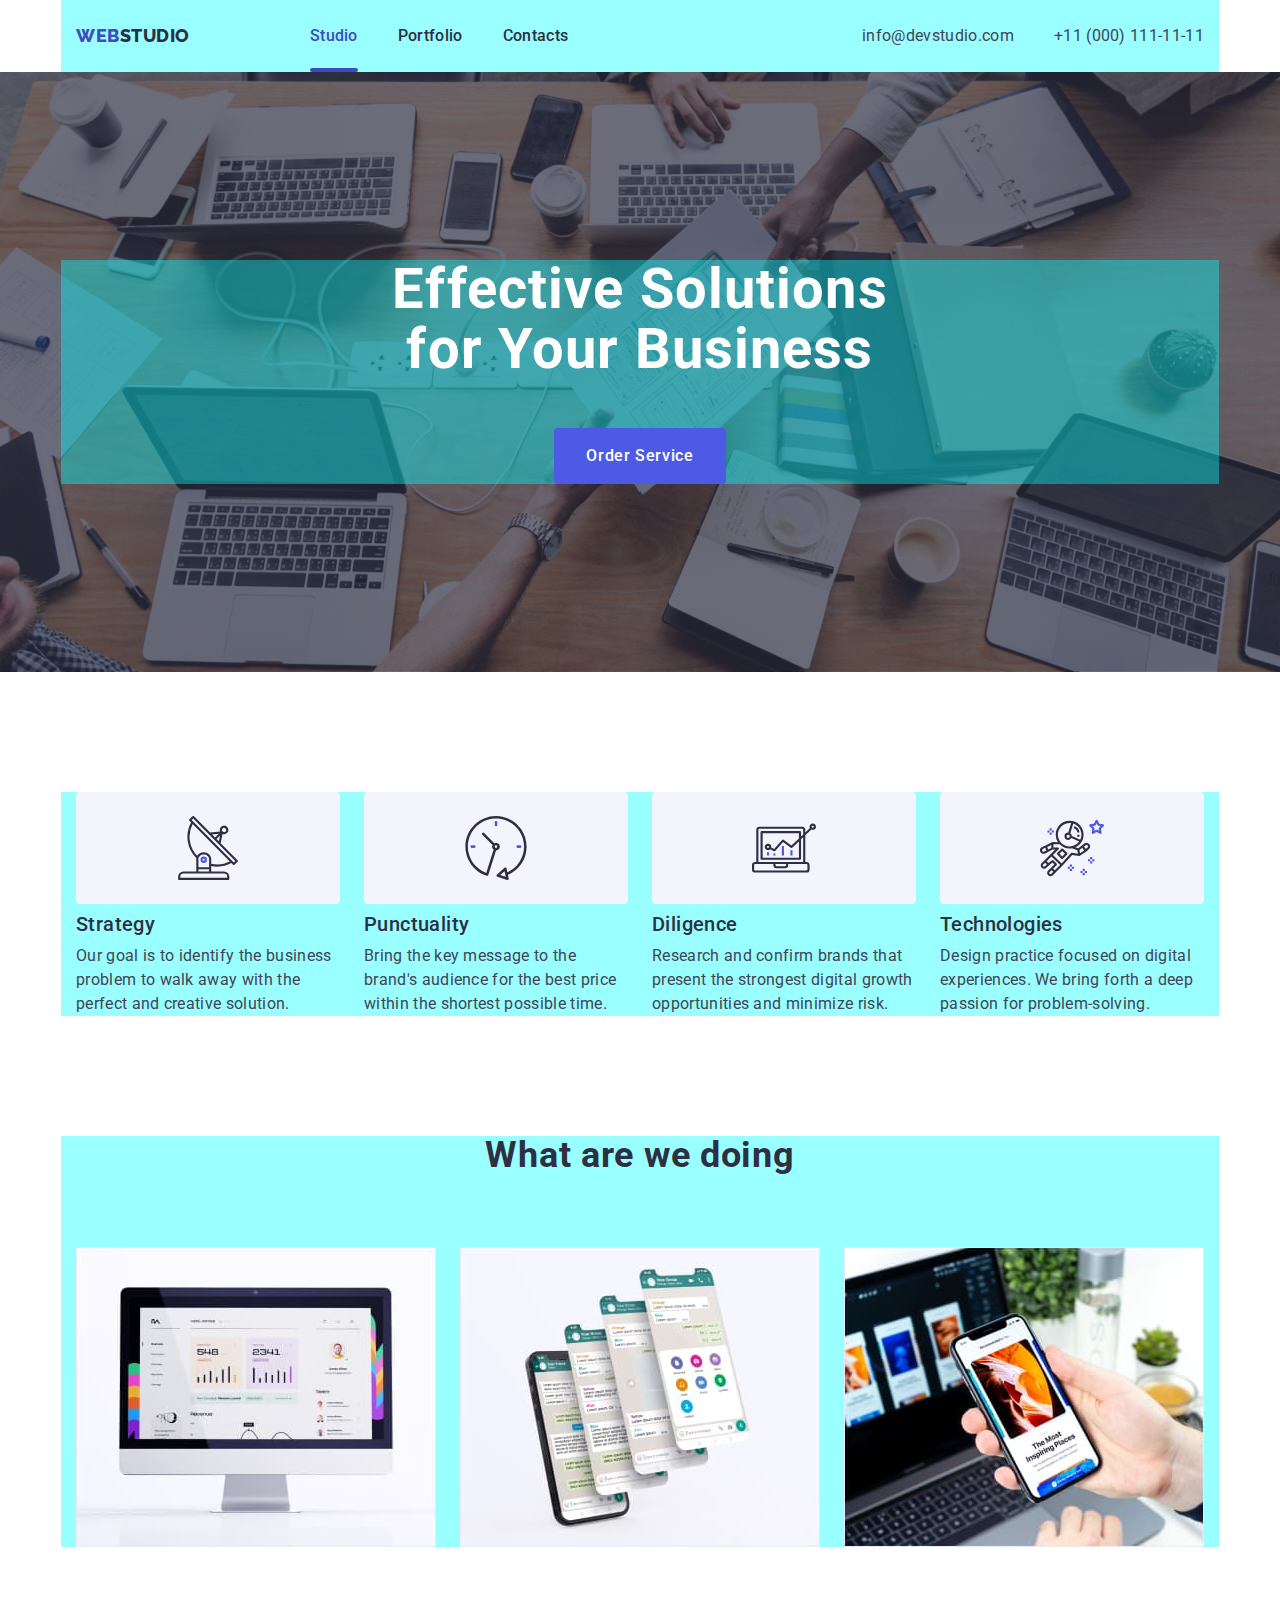
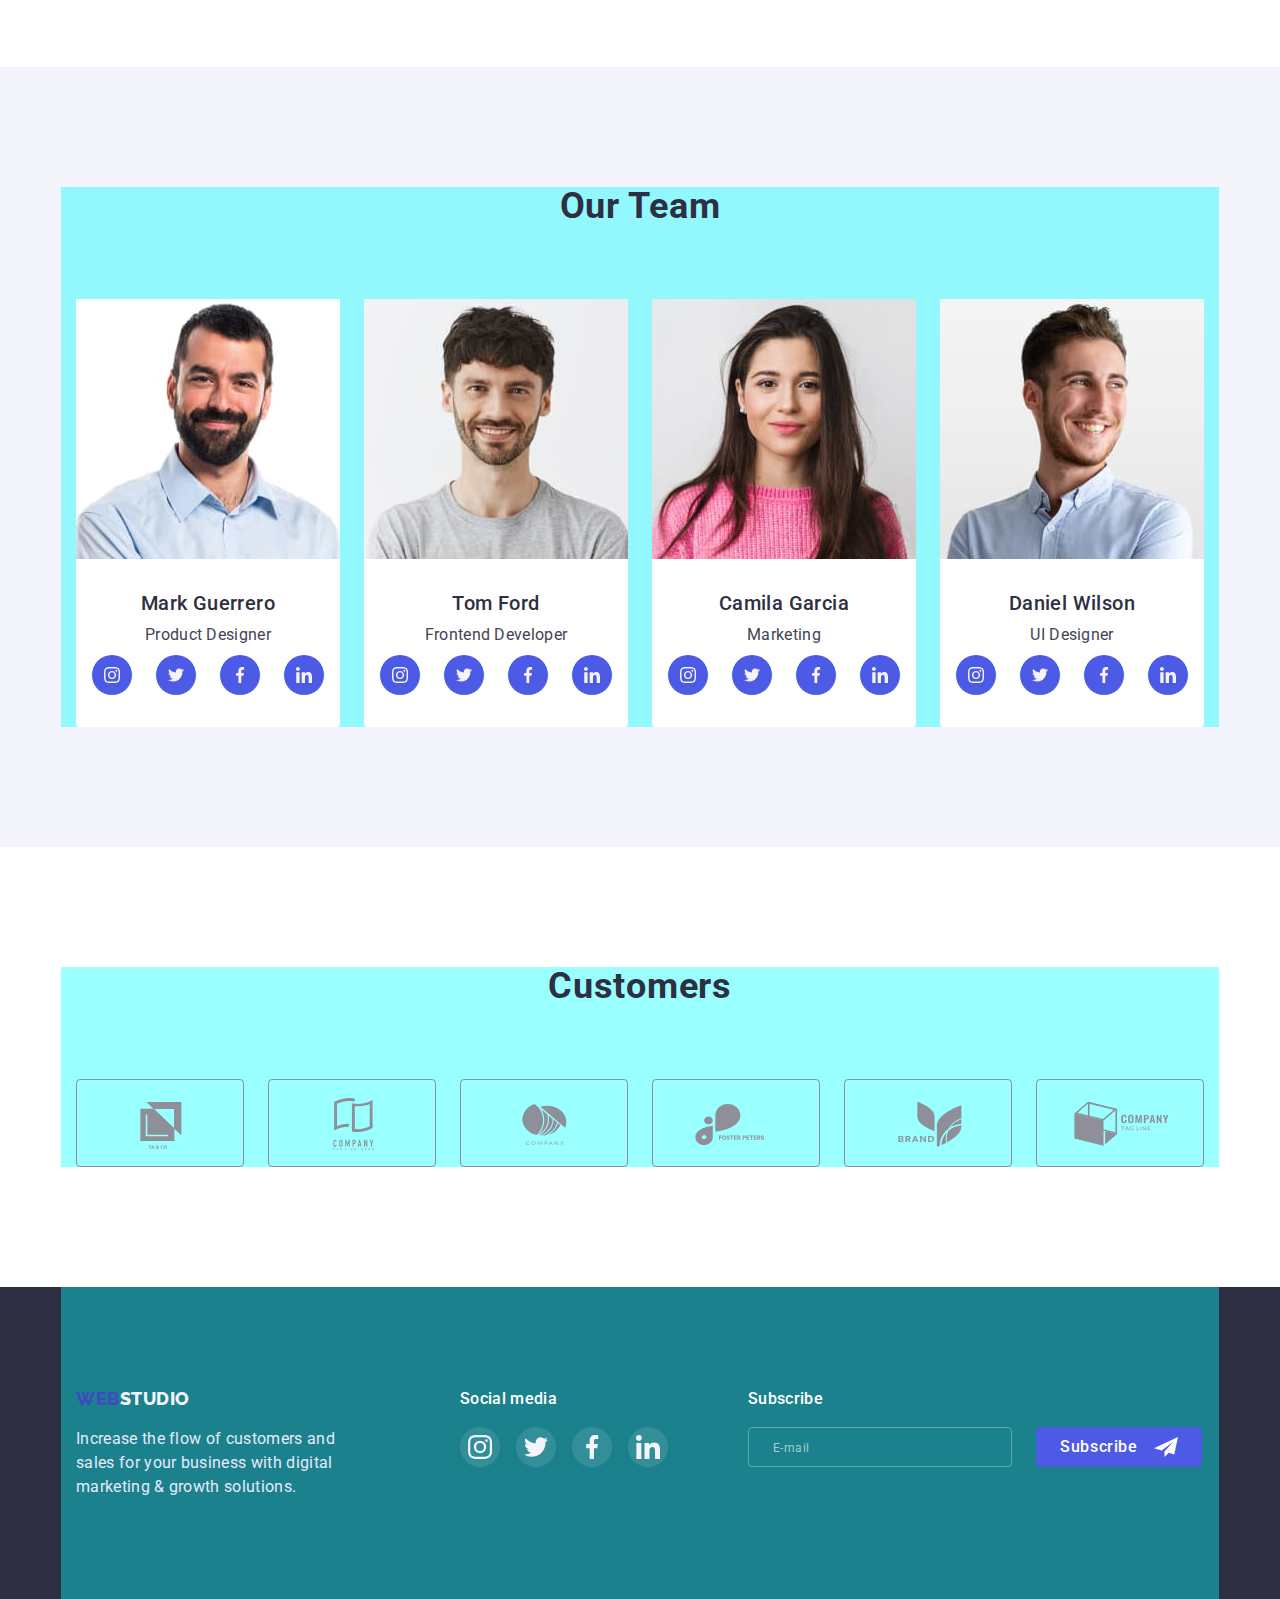
==== commit 18248130: "create adaptive Layout for index.html" ====
--- a/index.html
+++ b/index.html
@@ -1,78 +1,74 @@
 <!DOCTYPE html>
 <html lang="en">
-  <head>
-    <meta charset="UTF-8" />
-    <meta http-equiv="X-UA-Compatible" content="IE=edge" />
-    <meta name="viewport" content="width=device-width, initial-scale=1.0" />
-    <title>WEBSTUDIO</title>
-    <link rel="preconnect" href="https://fonts.googleapis.com" />
-    <link rel="preconnect" href="https://fonts.gstatic.com" crossorigin />
-    <link rel="preconnect" href="https://fonts.googleapis.com" />
-    <link rel="preconnect" href="https://fonts.gstatic.com" crossorigin />
-    <link
-      href="https://fonts.googleapis.com/css2?family=Raleway:wght@800&family=Roboto:wght@400;500;700;900&display=swap"
-      rel="stylesheet"
-    />
-    <link
-      rel="stylesheet"
-      href="https://cdn.jsdelivr.net/npm/modern-normalize@1.1.0/modern-normalize.min.css"
-    />
-    <link rel="stylesheet" href="./css/style.css" />
-  </head>
-  <body>
-    <!-- =============HEADER============= -->
-    <header>
-      <div class="header__container container">
-        <nav class="header__navigation">
-          <a class="header__logo logotype" href="./index.html"
-            >WEB<span class="header__logo--second-part">STUDIO</span></a
-          >
-          <ul class="header__main-menu marker">
-            <li class="header__main-menu-item">
-              <a href="./index.html" class="header__main-menu-link current">Studio</a>
-            </li>
-            <li class="header__main-menu-item">
-              <a href="./portfolio.html" class="header__main-menu-link">Portfolio</a>
-            </li>
-            <li class="header__main-menu-item">
-              <a href="" class="header__main-menu-link">Contacts</a>
-            </li>
-          </ul>
-        </nav>
-        <ul class="header__contacts marker">
-          <li class="header__contacts-item">
-            <a href="mailto:info@devstudio.com" class="header__contacts-link">info@devstudio.com</a>
-          </li>
-          <li class="header__contacts-item">
-            <a href="tel:+110001111111" class="header__contacts-link">+11 (000) 111-11-11</a>
-          </li>
-        </ul>
-        <button type="button" 
-        class="open-menu-btn" data-menu-open>
-          <svg class="menu-hamburger" width="32" height="32">
-            <use href="./images/sprite.svg#menu_btn"></use>
+
+<head>
+  <meta charset="UTF-8" />
+  <meta http-equiv="X-UA-Compatible" content="IE=edge" />
+  <meta name="viewport" content="width=device-width, initial-scale=1.0" />
+  <title>WEBSTUDIO</title>
+  <link rel="preconnect" href="https://fonts.googleapis.com" />
+  <link rel="preconnect" href="https://fonts.gstatic.com" crossorigin />
+  <link rel="preconnect" href="https://fonts.googleapis.com" />
+  <link rel="preconnect" href="https://fonts.gstatic.com" crossorigin />
+  <link href="https://fonts.googleapis.com/css2?family=Raleway:wght@800&family=Roboto:wght@400;500;700;900&display=swap"
+    rel="stylesheet" />
+  <link rel="stylesheet" href="https://cdn.jsdelivr.net/npm/modern-normalize@1.1.0/modern-normalize.min.css" />
+  <link rel="stylesheet" href="./css/style.css" />
+</head>
+
+<body>
+  <!-- =============HEADER============= -->
+  <header>
+    <div class="header__container container">
+      <nav class="header__navigation">
+        <a class="header__logo logotype" href="./index.html">WEB<span
+            class="header__logo--second-part">STUDIO</span></a>
+        <ul class="header__main-menu marker">
+          <li class="header__main-menu-item">
+            <a href="./index.html" class="header__main-menu-link current">Studio</a>
+          </li>
+          <li class="header__main-menu-item">
+            <a href="./portfolio.html" class="header__main-menu-link">Portfolio</a>
+          </li>
+          <li class="header__main-menu-item">
+            <a href="" class="header__main-menu-link">Contacts</a>
+          </li>
+        </ul>
+      </nav>
+      <ul class="header__contacts marker">
+        <li class="header__contacts-item">
+          <a href="mailto:info@devstudio.com" class="header__contacts-link">info@devstudio.com</a>
+        </li>
+        <li class="header__contacts-item">
+          <a href="tel:+110001111111" class="header__contacts-link">+11 (000) 111-11-11</a>
+        </li>
+      </ul>
+      <button type="button" class="open-menu-btn" data-menu-open>
+        <svg class="menu-hamburger" width="32" height="32">
+          <use href="./images/sprite.svg#menu_btn"></use>
+        </svg>
+      </button>
+
+      <!-- mobile-menu  -->
+
+      <div class="mobile-menu" data-menu>
+        <button type="button" class="mobile-menu__close-btn" data-menu-close>
+          <svg class="mobile-menu__close-img" width="8" height="8">
+            <use href="./images/sprite.svg#close-black"></use>
           </svg>
         </button>
-
-        <!-- mobile-menu  -->
-        
-        <div class="mobile-menu" data-menu>
-          <button type="button" class="mobile-menu__close-btn" data-menu-close>
-            <svg class="mobile-menu__close-img" width="8" height="8">
-              <use href="./images/sprite.svg#close-black"></use>
-            </svg>
-          </button>
-          <ul class="mobile-menu__main-menu marker">
-            <li class="mobile-menu__main-menu-item">
-              <a href="./index.html" class="mobile-menu-link">Studio</a>
-            </li>
-            <li class="mobile-menu__main-menu-item">
-              <a href="./portfolio.html" class="mobile-menu-link">Portfolio</a>
-            </li>
-            <li class="mobile-menu__main-menu-item">
-              <a href="" class="mobile-menu-link mob-menu-current">Contacts</a>
-            </li>
-          </ul>
+        <nav>
+        <ul class="mobile-menu__main-menu marker">
+          <li class="mobile-menu__main-menu-item">
+            <a href="./index.html" class="mobile-menu-link">Studio</a>
+          </li>
+          <li class="mobile-menu__main-menu-item">
+            <a href="./portfolio.html" class="mobile-menu-link">Portfolio</a>
+          </li>
+          <li class="mobile-menu__main-menu-item">
+            <a href="" class="mobile-menu-link mob-menu-current">Contacts</a>
+          </li>
+        </ul>
         </nav>
         <ul class="mobile-menu__contacts marker">
           <li class="mobile-menu__contacts-item">
@@ -112,258 +108,254 @@
             </a>
           </li>
         </ul>
-        </div>
-      </div>
-    </header>
-
-    <!-- =============MAIN============= -->
-    <main>
-      <section class="hero">
-        <div class="hero__container container">
-          <h1 class="hero__title">Effective Solutions for Your Business</h1>
-          <button type="button" class="buttons" data-modal-open>Order Service</button>
-        </div>
-      </section>
-      
-<!-- 
-      <section class="features-section">
-        <div class="container">
-          <h2 class="visually-hidden">features</h2>
-          <ul class="features-list marker">
-            <li class="features-item">
-              <div class="features-icons-wrapper">
-                <svg class="features-icons">
-                  <use href="./images/sprite.svg#antenna"></use>
-                </svg>
-              </div>
-              <h3 class="features-subtitle subtitle">Strategy</h3>
-              <p class="text">
-                Our goal is to identify the business problem to walk away with the perfect and
-                creative solution.
-              </p>
-            </li>
-            <li class="features-item">
-              <div class="features-icons-wrapper">
-                <svg class="features-icons">
-                  <use href="./images/sprite.svg#clock"></use>
-                </svg>
-              </div>
-              <h3 class="features-subtitle subtitle">Punctuality</h3>
-              <p class="text">
-                Bring the key message to the brand's audience for the best price within the shortest
-                possible time.
-              </p>
-            </li>
-            <li class="features-item">
-              <div class="features-icons-wrapper">
-                <svg class="features-icons">
-                  <use href="./images/sprite.svg#diagram"></use>
-                </svg>
-              </div>
-              <h3 class="features-subtitle subtitle">Diligence</h3>
-              <p class="text">
-                Research and confirm brands that present the strongest digital growth opportunities
-                and minimize risk.
-              </p>
-            </li>
-            <li class="features-item">
-              <div class="features-icons-wrapper">
-                <svg class="features-icons">
-                  <use href="./images/sprite.svg#astronaut"></use>
-                </svg>
-              </div>
-              <h3 class="features-subtitle subtitle">Technologies</h3>
-              <p class="text">
-                Design practice focused on digital experiences. We bring forth a deep passion for
-                problem-solving.
-              </p>
-            </li>
-          </ul>
-        </div>
-      </section>
-      <section class="about-us">
-        <div class="container">
-          <h2 class="section-title">What are we doing</h2>
-          <ul class="about-us-list marker">
-            <li class="about-us-item">
-              <img
-                src="./images/monitor_screen.jpg"
-                alt="monitor screen"
-                width="360"
-                height="300"
-              />
-            </li>
-            <li class="about-us-item">
-              <img src="./images/screen.jpg" alt="phone screen" width="360" height="300" />
-            </li>
-            <li class="about-us-item">
-              <img
-                src="./images/phone-monitor.jpg"
-                alt="phone and monitor screen"
-                width="360"
-                height="300"
-              />
-            </li>
-          </ul>
-        </div>
-      </section>
-      <section class="team">
-        <div class="container">
-          <h2 class="section-title">Our Team</h2>
-          <ul class="team-list marker">
-            <li class="team-item">
-              <img src="./images/employee1.jpg" alt="Mark Guerrero" width="265" height="260" />
-              <div class="employee-description">
-                <h3 class="subtitle">Mark Guerrero</h3>
-                <p class="text">Product Designer</p>
-                <ul class="team-social-list marker">
-                  <li class="team-social-list-item">
-                    <a href="" class="team-social-link">
-                      <svg class="team-social-link-icon" width="16" height="16">
-                        <use href="./images/sprite.svg#instagram"></use>
-                      </svg>
-                    </a>
-                  </li>
-                  <li class="team-social-list-item">
-                    <a href="" class="team-social-link">
-                      <svg class="team-social-link-icon" width="16" height="16">
-                        <use href="./images/sprite.svg#twitter"></use>
-                      </svg>
-                    </a>
-                  </li>
-                  <li class="team-social-list-item">
-                    <a href="" class="team-social-link">
-                      <svg class="team-social-link-icon" width="16" height="16">
-                        <use href="./images/sprite.svg#facebook"></use>
-                      </svg>
-                    </a>
-                  </li>
-                  <li class="team-social-list-item">
-                    <a href="" class="team-social-link">
-                      <svg class="team-social-link-icon" width="16" height="16">
-                        <use href="./images/sprite.svg#linkedin"></use>
-                      </svg>
-                    </a>
-                  </li>
-                </ul>
-              </div>
-            </li>
-            <li class="team-item">
-              <img src="./images/employee2.jpg" alt="Tom Ford" width="265" height="260" />
-              <div class="employee-description">
-                <h3 class="subtitle">Tom Ford</h3>
-                <p class="text">Frontend Developer</p>
-                <ul class="team-social-list marker">
-                  <li class="team-social-list-item">
-                    <a href="" class="team-social-link">
-                      <svg class="team-social-link-icon" width="16" height="16">
-                        <use href="./images/sprite.svg#instagram"></use>
-                      </svg>
-                    </a>
-                  </li>
-                  <li class="team-social-list-item">
-                    <a href="" class="team-social-link">
-                      <svg class="team-social-link-icon" width="16" height="16">
-                        <use href="./images/sprite.svg#twitter"></use>
-                      </svg>
-                    </a>
-                  </li>
-                  <li class="team-social-list-item">
-                    <a href="" class="team-social-link">
-                      <svg class="team-social-link-icon" width="16" height="16">
-                        <use href="./images/sprite.svg#facebook"></use>
-                      </svg>
-                    </a>
-                  </li>
-                  <li class="team-social-list-item">
-                    <a href="" class="team-social-link">
-                      <svg class="team-social-link-icon" width="16" height="16">
-                        <use href="./images/sprite.svg#linkedin"></use>
-                      </svg>
-                    </a>
-                  </li>
-                </ul>
-              </div>
-            </li>
-            <li class="team-item">
-              <img src="./images/employee3.jpg" alt="Camila Garcia" width="265" height="260" />
-              <div class="employee-description">
-                <h3 class="subtitle">Camila Garcia</h3>
-                <p class="text">Marketing</p>
-                <ul class="team-social-list marker">
-                  <li class="team-social-list-item">
-                    <a href="" class="team-social-link">
-                      <svg class="team-social-link-icon" width="16" height="16">
-                        <use href="./images/sprite.svg#instagram"></use>
-                      </svg>
-                    </a>
-                  </li>
-                  <li class="team-social-list-item">
-                    <a href="" class="team-social-link">
-                      <svg class="team-social-link-icon" width="16" height="16">
-                        <use href="./images/sprite.svg#twitter"></use>
-                      </svg>
-                    </a>
-                  </li>
-                  <li class="team-social-list-item">
-                    <a href="" class="team-social-link">
-                      <svg class="team-social-link-icon" width="16" height="16">
-                        <use href="./images/sprite.svg#facebook"></use>
-                      </svg>
-                    </a>
-                  </li>
-                  <li class="team-social-list-item">
-                    <a href="" class="team-social-link">
-                      <svg class="team-social-link-icon" width="16" height="16">
-                        <use href="./images/sprite.svg#linkedin"></use>
-                      </svg>
-                    </a>
-                  </li>
-                </ul>
-              </div>
-            </li>
-            <li class="team-item">
-              <img src="./images/employee4.jpg" alt="Daniel Wilson" />
-              <div class="employee-description">
-                <h3 class="subtitle">Daniel Wilson</h3>
-                <p class="text">UI Designer</p>
-                <ul class="team-social-list marker">
-                  <li class="team-social-list-item">
-                    <a href="" class="team-social-link">
-                      <svg class="team-social-link-icon" width="16" height="16">
-                        <use href="./images/sprite.svg#instagram"></use>
-                      </svg>
-                    </a>
-                  </li>
-                  <li class="team-social-list-item">
-                    <a href="" class="team-social-link">
-                      <svg class="team-social-link-icon" width="16" height="16">
-                        <use href="./images/sprite.svg#twitter"></use>
-                      </svg>
-                    </a>
-                  </li>
-                  <li class="team-social-list-item">
-                    <a href="" class="team-social-link">
-                      <svg class="team-social-link-icon" width="16" height="16">
-                        <use href="./images/sprite.svg#facebook"></use>
-                      </svg>
-                    </a>
-                  </li>
-                  <li class="team-social-list-item">
-                    <a href="" class="team-social-link">
-                      <svg class="team-social-link-icon" width="16" height="16">
-                        <use href="./images/sprite.svg#linkedin"></use>
-                      </svg>
-                    </a>
-                  </li>
-                </ul>
-              </div>
-            </li>
-          </ul>
-        </div>
-      </section>
+      </div>
+    </div>
+  </header>
+
+  <!-- =============MAIN============= -->
+  <main>
+    <section class="hero">
+      <div class="hero__container container">
+        <h1 class="hero__title">Effective Solutions for Your Business</h1>
+        <button type="button" class="buttons" data-modal-open>Order Service</button>
+      </div>
+    </section>
+    <section class="features-section">
+      <div class="container">
+        <h2 class="visually-hidden">features</h2>
+        <ul class="features-list marker">
+          <li class="features-item">
+            <div class="features-icons-wrapper">
+              <svg class="features-icons">
+                <use href="./images/sprite.svg#antenna"></use>
+              </svg>
+            </div>
+            <h3 class="features-subtitle subtitle">Strategy</h3>
+            <p class="text">
+              Our goal is to identify the business problem to walk away with the perfect and
+              creative solution.
+            </p>
+          </li>
+          <li class="features-item">
+            <div class="features-icons-wrapper">
+              <svg class="features-icons">
+                <use href="./images/sprite.svg#clock"></use>
+              </svg>
+            </div>
+            <h3 class="features-subtitle subtitle">Punctuality</h3>
+            <p class="text">
+              Bring the key message to the brand's audience for the best price within the shortest
+              possible time.
+            </p>
+          </li>
+          <li class="features-item">
+            <div class="features-icons-wrapper">
+              <svg class="features-icons">
+                <use href="./images/sprite.svg#diagram"></use>
+              </svg>
+            </div>
+            <h3 class="features-subtitle subtitle">Diligence</h3>
+            <p class="text">
+              Research and confirm brands that present the strongest digital growth opportunities
+              and minimize risk.
+            </p>
+          </li>
+          <li class="features-item">
+            <div class="features-icons-wrapper">
+              <svg class="features-icons">
+                <use href="./images/sprite.svg#astronaut"></use>
+              </svg>
+            </div>
+            <h3 class="features-subtitle subtitle">Technologies</h3>
+            <p class="text">
+              Design practice focused on digital experiences. We bring forth a deep passion for
+              problem-solving.
+            </p>
+          </li>
+        </ul>
+      </div>
+    </section>
+
+    <section class="about-us">
+      <div class="container">
+        <h2 class="section-title">What are we doing</h2>
+        <ul class="about-us-list marker">
+          <li class="about-us-item">
+            <img src="./images/monitor_screen.jpg" alt="monitor screen" width="360" height="300" />
+          </li>
+          <li class="about-us-item">
+            <img src="./images/screen.jpg" alt="phone screen" width="360" height="300" />
+          </li>
+          <li class="about-us-item">
+            <img src="./images/phone-monitor.jpg" alt="phone and monitor screen" width="360" height="300" />
+          </li>
+        </ul>
+      </div>
+    </section>
+
+    <section class="team">
+      <div class="team-container container">
+        <h2 class="section-title">Our Team</h2>
+        <ul class="team-list marker">
+          <li class="team-item">
+            <img srcset="./images/employee1.jpg 1x, ./images/employee1@2x.jpg 2x" src="./images/employee1.jpg"
+              alt="Mark Guerrero" width="264" height="260" />
+            <div class="employee-description">
+              <h3 class="subtitle">Mark Guerrero</h3>
+              <p class="text">Product Designer</p>
+              <ul class="team-social-list marker">
+                <li class="team-social-list-item">
+                  <a href="" class="team-social-link">
+                    <svg class="team-social-link-icon" width="16" height="16">
+                      <use href="./images/sprite.svg#instagram"></use>
+                    </svg>
+                  </a>
+                </li>
+                <li class="team-social-list-item">
+                  <a href="" class="team-social-link">
+                    <svg class="team-social-link-icon" width="16" height="16">
+                      <use href="./images/sprite.svg#twitter"></use>
+                    </svg>
+                  </a>
+                </li>
+                <li class="team-social-list-item">
+                  <a href="" class="team-social-link">
+                    <svg class="team-social-link-icon" width="16" height="16">
+                      <use href="./images/sprite.svg#facebook"></use>
+                    </svg>
+                  </a>
+                </li>
+                <li class="team-social-list-item">
+                  <a href="" class="team-social-link">
+                    <svg class="team-social-link-icon" width="16" height="16">
+                      <use href="./images/sprite.svg#linkedin"></use>
+                    </svg>
+                  </a>
+                </li>
+              </ul>
+            </div>
+          </li>
+          <li class="team-item">
+            <img srcset="./images/employee2.jpg 1x, ./images/employee2@2x.jpg 2x" src="./images/employee2.jpg"
+              alt="Tom Ford" width="264" height="260" />
+            <div class="employee-description">
+              <h3 class="subtitle">Tom Ford</h3>
+              <p class="text">Frontend Developer</p>
+              <ul class="team-social-list marker">
+                <li class="team-social-list-item">
+                  <a href="" class="team-social-link">
+                    <svg class="team-social-link-icon" width="16" height="16">
+                      <use href="./images/sprite.svg#instagram"></use>
+                    </svg>
+                  </a>
+                </li>
+                <li class="team-social-list-item">
+                  <a href="" class="team-social-link">
+                    <svg class="team-social-link-icon" width="16" height="16">
+                      <use href="./images/sprite.svg#twitter"></use>
+                    </svg>
+                  </a>
+                </li>
+                <li class="team-social-list-item">
+                  <a href="" class="team-social-link">
+                    <svg class="team-social-link-icon" width="16" height="16">
+                      <use href="./images/sprite.svg#facebook"></use>
+                    </svg>
+                  </a>
+                </li>
+                <li class="team-social-list-item">
+                  <a href="" class="team-social-link">
+                    <svg class="team-social-link-icon" width="16" height="16">
+                      <use href="./images/sprite.svg#linkedin"></use>
+                    </svg>
+                  </a>
+                </li>
+              </ul>
+            </div>
+          </li>
+          <li class="team-item">
+            <img srcset="./images/employee3.jpg 1x, ./images/employee3@2x.jpg 2x" src="./images/employee3.jpg"
+              alt="Camila Garcia" width="264" height="260" />
+            <div class="employee-description">
+              <h3 class="subtitle">Camila Garcia</h3>
+              <p class="text">Marketing</p>
+              <ul class="team-social-list marker">
+                <li class="team-social-list-item">
+                  <a href="" class="team-social-link">
+                    <svg class="team-social-link-icon" width="16" height="16">
+                      <use href="./images/sprite.svg#instagram"></use>
+                    </svg>
+                  </a>
+                </li>
+                <li class="team-social-list-item">
+                  <a href="" class="team-social-link">
+                    <svg class="team-social-link-icon" width="16" height="16">
+                      <use href="./images/sprite.svg#twitter"></use>
+                    </svg>
+                  </a>
+                </li>
+                <li class="team-social-list-item">
+                  <a href="" class="team-social-link">
+                    <svg class="team-social-link-icon" width="16" height="16">
+                      <use href="./images/sprite.svg#facebook"></use>
+                    </svg>
+                  </a>
+                </li>
+                <li class="team-social-list-item">
+                  <a href="" class="team-social-link">
+                    <svg class="team-social-link-icon" width="16" height="16">
+                      <use href="./images/sprite.svg#linkedin"></use>
+                    </svg>
+                  </a>
+                </li>
+              </ul>
+            </div>
+          </li>
+          <li class="team-item">
+            <img srcset="./images/employee4.jpg 1x, ./images/employee4@2x.jpg 2x" src="./images/employee4.jpg"
+              alt="Daniel Wilson" />
+            <div class="employee-description">
+              <h3 class="subtitle">Daniel Wilson</h3>
+              <p class="text">UI Designer</p>
+              <ul class="team-social-list marker">
+                <li class="team-social-list-item">
+                  <a href="" class="team-social-link">
+                    <svg class="team-social-link-icon" width="16" height="16">
+                      <use href="./images/sprite.svg#instagram"></use>
+                    </svg>
+                  </a>
+                </li>
+                <li class="team-social-list-item">
+                  <a href="" class="team-social-link">
+                    <svg class="team-social-link-icon" width="16" height="16">
+                      <use href="./images/sprite.svg#twitter"></use>
+                    </svg>
+                  </a>
+                </li>
+                <li class="team-social-list-item">
+                  <a href="" class="team-social-link">
+                    <svg class="team-social-link-icon" width="16" height="16">
+                      <use href="./images/sprite.svg#facebook"></use>
+                    </svg>
+                  </a>
+                </li>
+                <li class="team-social-list-item">
+                  <a href="" class="team-social-link">
+                    <svg class="team-social-link-icon" width="16" height="16">
+                      <use href="./images/sprite.svg#linkedin"></use>
+                    </svg>
+                  </a>
+                </li>
+              </ul>
+            </div>
+          </li>
+        </ul>
+      </div>
+    </section>
+
+    
       <section class="customers">
-        <div class="container">
+        <div class="customers-container container">
           <h2 class="section-title">Customers</h2>
           <ul class="customers-list marker">
             <li class="customers-list-item">
@@ -404,15 +396,14 @@
           </ul>
         </div>
       </section>
-    </main> -->
+    </main> 
 
     <!-- =============FOOTER============= -->
     <footer>
       <div class="footer__container container">
         <div class="footer__description">
-          <a class="footer__logotype logotype" href="./index.html"
-            >WEB<span class="footer__logo--second-part">STUDIO</span></a
-          >
+          <a class="footer__logotype logotype" href="./index.html">WEB<span
+              class="footer__logo--second-part">STUDIO</span></a>
           <p class="footer__description-text">
             Increase the flow of customers and sales for your business with digital marketing &
             growth solutions.
@@ -454,7 +445,7 @@
         <div class="footer-subscribe">
           <h3 class="footer__social-header">Subscribe</h3>
           <form class="subscribe-wrapper">
-            <input type="email" placeholder="E-mail" class="footer-input-subscribe" />
+            <input type="email" name="email-subcribe" placeholder="E-mail" class="footer-input-subscribe" />
             <button type="submit" class="subscribe-btn buttons">Subscribe</button>
           </form>
         </div>
@@ -475,13 +466,7 @@
           <label class="modal-form-field">
             <span class="modal-form-input-desc">Name</span>
             <span class="modal-form-input-wrapper">
-              <input
-                type="text"
-                name="user_name"
-                class="modal-form-input"
-                required
-                pattern="[a-zA-Z]+"
-              />
+              <input type="text" name="user_name" class="modal-form-input" required pattern="[a-zA-Z]+" />
               <svg class="modal-form-input-icon" width="18" height="18">
                 <use href="./images/sprite.svg#person-form-icon"></use>
               </svg>
@@ -490,14 +475,8 @@
           <label class="modal-form-field">
             <span class="modal-form-input-desc">Phone</span>
             <span class="modal-form-input-wrapper">
-              <input
-                type="tel"
-                name="user_phone"
-                class="modal-form-input"
-                required
-                pattern="[0-9]{3}-[0-9]{3}-[0-9]{2}-[0-9]{2}"
-                title="xxx-xxx-xx-xx"
-              />
+              <input type="tel" name="user_phone" class="modal-form-input" required
+                pattern="[0-9]{3}-[0-9]{3}-[0-9]{2}-[0-9]{2}" title="xxx-xxx-xx-xx" />
               <svg class="modal-form-input-icon" width="18" height="24">
                 <use href="./images/sprite.svg#phone--form-icon"></use>
               </svg>
@@ -517,12 +496,7 @@
             <textarea name="user-message" class="modal-form-message" placeholder="Text input">
             </textarea>
           </label>
-          <input
-            id="user-policy"
-            type="checkbox"
-            name="accepting"
-            class="modal-form-check visually-hidden"
-          />
+          <input id="user-policy" type="checkbox" name="accepting" class="modal-form-check visually-hidden" />
           <label for="user-policy" class="modal-form-check-desc">
             I accept the terms and conditions of the &nbsp;
             <a href="" class="modal-form-check-desc-link"> Privacy Policy</a>
@@ -530,9 +504,10 @@
           <button type="submit" class="modal-form-submit buttons">Send</button>
         </form>
       </div>
-    </div> 
+    </div>
 
     <script src="./js/modal.js"></script>
     <script src="./js/mobile-menu.js"></script>
-  </body>
-</html>
+</body>
+
+</html>--- a/css/style.css
+++ b/css/style.css
@@ -55,11 +55,37 @@
 }
 
 .container {
-  width: 1158px;
-  padding-left: 15px;
-  padding-right: 15px;
-  margin-left: auto;
-  margin-right: auto;
+  width: 100%;
+  padding-left: 16px;
+  padding-right: 16px;
+  background-color: rgba(152, 251, 152, 0.4);
+}
+
+@media screen and (min-width: 428px) {
+  .container {
+    width: 428px;
+    background-color: rgba(255, 165, 0, 0.4);
+
+    margin-left: auto;
+    margin-right: auto;
+  }
+}
+
+@media screen and (min-width: 768px) {
+  .container {
+    width: 768px;
+    background-color: rgba(216, 112, 147, 0.4);
+  }
+}
+
+@media screen and (min-width: 1200px) {
+  .container {
+    width: 1158px;
+    background-color: rgba(0, 255, 255, 0.4);
+
+    padding-left: 15px;
+    padding-right: 15px;
+  }
 }
 
 .section-title {
@@ -74,7 +100,7 @@
 
 .subtitle {
   color: var(--primary-color);
-  font-weight: 700;
+  font-weight: 500;
   font-size: 20px;
   line-height: 1.2;
   letter-spacing: 0.02em;
@@ -110,6 +136,26 @@
 
 /* =========== HEADER =========== */
 
+@media screen and (max-width: 767px) {
+  .header__main-menu {
+    display: none;
+  }
+
+  .header__contacts {
+    display: none;
+  }
+}
+
+header {
+  box-shadow: 0px 2px 1px rgba(46, 47, 66, 0.08), 0px 1px 1px rgba(46, 47, 66, 0.16),
+    0px 1px 6px rgba(46, 47, 66, 0.08);
+}
+
+.header__container {
+  display: flex;
+  align-items: center;
+}
+
 .logotype {
   color: var(--select-color);
   font-family: 'Raleway', sans-serif;
@@ -119,25 +165,7 @@
   letter-spacing: 0.03em;
   text-transform: uppercase;
   text-decoration: none;
-}
-
-header {
-  box-shadow: 0px 2px 1px rgba(46, 47, 66, 0.08), 0px 1px 1px rgba(46, 47, 66, 0.16),
-    0px 1px 6px rgba(46, 47, 66, 0.08);
-}
-
-.header__container {
-  display: flex;
-  align-items: center;
-}
-
-.header__navigation {
-  display: flex;
-  align-items: inherit;
-}
-
-.header__logo {
-  margin-right: 77px;
+
   padding-top: 24px;
   padding-bottom: 24px;
 }
@@ -146,116 +174,313 @@
   color: var(--primary-color);
 }
 
-.header__main-menu {
-  display: flex;
-}
-
-.header__main-menu-item:not(:last-child) {
-  margin-right: 40px;
-}
-
-.header__main-menu-link {
-  display: block;
-  text-decoration: none;
+/* MOBILE HEADER */
+
+@media screen and (max-width: 767px) {
+  .header__container {
+    justify-content: space-between;
+
+    padding-top: 24px;
+    padding-bottom: 24px;
+  }
+
+  .open-menu-btn {
+    padding: 0;
+    background-color: transparent;
+    border: none;
+
+    cursor: pointer;
+  }
+
+  .menu-hamburger {
+    display: block;
+  }
+
+  .mobile-menu {
+    position: fixed;
+    width: 100%;
+    height: 100%;
+    z-index: 999;
+    top: 0;
+    left: 0;
+
+    display: flex;
+    flex-direction: column;
+
+    padding-top: 80px;
+    padding-bottom: 40px;
+    padding-left: 40px;
+    padding-right: 40px;
+
+    background-color: #fff;
+
+    opacity: 0;
+    visibility: hidden;
+    pointer-events: none;
+
+    transition: opacity var(--transition-duration--timing-f);
+  }
+
+  .mobile-menu.is-open {
+    opacity: 1;
+    visibility: visible;
+    pointer-events: auto;
+  }
+
+  .mobile-menu__main-menu-item:not(:last-child) {
+    margin-bottom: 40px;
+  }
+
+  .mobile-menu-link {
+    display: block;
+    text-decoration: none;
+    font-weight: 700;
+    font-size: 36px;
+    line-height: calc(40 / 36);
+    letter-spacing: 0.02em;
+    text-transform: capitalize;
+    color: var(--primary-color);
+  }
+
+  .mobile-menu-link:hover,
+  .mobile-menu-link:focus {
+    color: var(--select-color);
+  }
+
+  .mob-menu-current {
+    color: var(--select-color);
+  }
+
+  .mobile-menu__contacts {
+    margin-top: auto;
+    margin-bottom: 48px;
+  }
+
+  .mobile-menu__tel-link {
+    display: block;
+    margin-bottom: 40px;
+
+    text-decoration: none;
+    font-weight: 600;
+    font-size: 36px;
+    line-height: calc(40 / 36);
+    letter-spacing: 0.02em;
+    text-transform: capitalize;
+
+    color: var(--select-color);
+  }
+
+  .mobile-menu__email-link {
+    display: block;
+    text-decoration: none;
+
+    font-weight: 500;
+    font-size: 20px;
+    line-height: calc(24 / 20);
+    letter-spacing: 0.02em;
+
+    color: var(--secondary-color);
+  }
+
+  .mobile-menu-social-list {
+    display: flex;
+    justify-content: center;
+    gap: 56px;
+  }
+
+  .mobile-menu-social-link {
+    display: flex;
+    justify-content: center;
+    align-items: center;
+    width: 40px;
+    height: 40px;
+    border-radius: 50%;
+    background-color: var(--bt-color);
+
+    transition: background-color var(--transition-duration--timing-f);
+  }
+  .mobile-menu-social:hover,
+  .mobile-menu-social:focus {
+    background-color: var(--select-color);
+  }
+  .mobile-menu-social-icon {
+    fill: var(--light-color);
+  }
+}
+
+.mobile-menu__close-btn {
+  position: absolute;
+  top: 40px;
+  right: 40px;
+
+  display: flex;
+  justify-content: center;
+  align-items: center;
+  padding: 8px;
+
+  border: 1px solid rgba(0, 0, 0, 0.1);
+  border-radius: 50%;
+
+  cursor: pointer;
+
+  transition: background-color var(--transition-duration--timing-f);
+}
+
+.mobile-menu__close-btn:hover,
+.mobile-menu__close-btn:focus {
+  background-color: #404bbf;
+}
+
+.mobile-menu__close-img {
+  transition: fill var(--transition-duration--timing-f);
+}
+
+.mobile-menu__close-img:hover,
+.mobile-menu__close-img:focus {
+  fill: var(--light-color);
+}
+
+@media screen and (min-width: 767px) {
+  .open-menu-btn {
+    display: none;
+  }
+  .mobile-menu {
+    display: none;
+  }
+}
+
+/* TABLET HEADER */
+@media screen and (min-width: 768px) and (max-width: 1199px) {
+  .header__contacts-item:not(:last-child) {
+    margin-bottom: 4px;
+  }
+}
+@media screen and (min-width: 768px) {
+  .header__navigation {
+    display: flex;
+    align-items: center;
+  }
+
+  .header__logo {
+    margin-right: 120px;
+  }
+
+  .header__main-menu {
+    display: flex;
+    align-items: center;
+  }
+
+  .header__main-menu-item:not(:last-child) {
+    margin-right: 40px;
+  }
+
+  .header__main-menu-link {
+    display: block;
+    text-decoration: none;
+    font-weight: 500;
+    font-size: 16px;
+    line-height: 1.5;
+    letter-spacing: 0.02em;
+    color: var(--primary-color);
+    padding-top: 24px;
+    padding-bottom: 24px;
+
+    transition: color var(--transition-duration--timing-f);
+  }
+  .header__main-menu-link:hover,
+  .header__main-menu-link:focus {
+    color: var(--select-color);
+  }
+
+  .header__contacts {
+    margin-left: auto;
+  }
+
+  .header__contacts-link {
+    display: block;
+    color: var(--secondary-color);
+    font-weight: 400;
+    font-size: 12px;
+    line-height: calc(16 / 12);
+    letter-spacing: 0.02em;
+    text-decoration: none;
+
+    transition: color var(--transition-duration--timing-f);
+  }
+  .header__contacts-link:hover,
+  .header__contacts-link:focus {
+    color: var(--select-color);
+  }
+
+  .current {
+    color: var(--select-color);
+    position: relative;
+  }
+  .current::after {
+    content: '';
+    display: block;
+    position: absolute;
+    left: 0;
+    bottom: 0;
+    width: 100%;
+    height: 4px;
+    color: var(--select-color);
+    background: var(--select-color);
+    border-radius: 2px;
+  }
+}
+
+/* DESKTOP HEADER */
+@media screen and (min-width: 1200px) {
+  .header__contacts {
+    display: flex;
+    margin-left: auto;
+  }
+
+  .header__contacts-item:not(:last-child) {
+    margin-right: 40px;
+  }
+
+  .header__contacts-link {
+    font-size: 16px;
+    line-height: 1.5;
+
+    padding-top: 24px;
+    padding-bottom: 24px;
+  }
+}
+
+/* =========== FOOTER =========== */
+footer {
+  background-color: var(--primary-color);
+}
+
+.footer__container {
+  padding-top: 96px;
+  padding-bottom: 96px;
+}
+
+.footer__logo--second-part {
+  color: var(--light-color);
+}
+
+.footer__description-text {
+  color: var(--tertiary-color);
+  font-size: 16px;
+  line-height: 1.5;
+  letter-spacing: 0.02em;
+
+  margin-top: 16px;
+}
+
+.footer__social-header {
+  color: var(--bcg-color-font);
+
   font-weight: 500;
   font-size: 16px;
   line-height: 1.5;
   letter-spacing: 0.02em;
-  color: var(--primary-color);
-  padding-top: 24px;
-  padding-bottom: 24px;
-
-  transition: color var(--transition-duration--timing-f);
-}
-.header__main-menu-link:hover,
-.header__main-menu-link:focus {
-  color: var(--select-color);
-}
-
-.header__contacts {
-  display: flex;
-  margin-left: auto;
-}
-
-.header__contacts-item:not(:last-child) {
-  margin-right: 40px;
-}
-
-.header__contacts-link {
-  display: block;
-  color: var(--secondary-color);
-  font-weight: 400;
-  font-size: 16px;
-  line-height: 1.5;
-  letter-spacing: 0.02em;
-  text-decoration: none;
-  padding-top: 24px;
-  padding-bottom: 24px;
-
-  transition: color var(--transition-duration--timing-f);
-}
-.header__contacts-link:hover,
-.header__contacts-link:focus {
-  color: var(--select-color);
-}
-
-.current {
-  color: var(--select-color);
-  position: relative;
-}
-.current::after {
-  content: '';
-  display: block;
-  position: absolute;
-  left: 0;
-  bottom: 0;
-  width: 100%;
-  height: 4px;
-  color: var(--select-color);
-  background: var(--select-color);
-  border-radius: 2px;
-}
-
-/* =========== FOOTER =========== */
-
-footer {
-  background-color: var(--primary-color);
-  padding-top: 100px;
-  padding-bottom: 100px;
-}
-
-.footer__container {
-  display: flex;
-}
-
-.footer__description {
-  width: 264px;
-  margin-right: 120px;
-}
-
-.footer__logo--second-part {
-  color: var(--light-color);
-}
-
-.footer__description-text {
-  margin-top: 16px;
-  color: var(--tertiary-color);
-  font-size: 16px;
-  line-height: 1.5;
-  letter-spacing: 0.02em;
-}
-
-.footer__social {
-  width: 208px;
-  margin-right: 80px;
-}
-
-.footer__social-header {
-  color: var(--bcg-color-font);
-  font-weight: 500;
-  font-size: 16px;
-  line-height: 1.5;
-  letter-spacing: 0.02em;
+
   margin-bottom: 16px;
 }
 
@@ -290,16 +515,9 @@
   fill: var(--light-color);
 }
 
-.subscribe-wrapper {
-  display: flex;
-  align-items: center;
-}
-
 .footer-input-subscribe {
-  width: 264px;
   height: 40px;
-  margin-right: 24px;
-  padding: 8px 16px;
+  padding: 8px 24px;
   background-color: transparent;
   color: var(--light-color);
   border: 1px solid rgba(255, 255, 255, 0.3);
@@ -332,24 +550,112 @@
   height: 24px;
 }
 
+/* MOBILE FOOTER */
+@media screen and (max-width: 767px) {
+  .footer__description {
+    display: flex;
+    flex-direction: column;
+    align-items: center;
+
+    max-width: 268px;
+
+    margin-bottom: 72px;
+    margin-right: auto;
+    margin-left: auto;
+  }
+
+  .footer__social-header {
+    text-align: center;
+  }
+
+  .footer__social {
+    display: flex;
+    flex-direction: column;
+    align-items: center;
+
+    margin-bottom: 72px;
+  }
+
+  .subscribe-wrapper {
+    display: flex;
+    flex-direction: column;
+    align-items: center;
+  }
+
+  .footer-input-subscribe {
+    display: block;
+    width: 100%;
+
+    margin-bottom: 16px;
+  }
+}
+
+/* TABLET FOOTER */
+@media screen and (min-width: 768px) and (max-width: 1199px) {
+  .footer__container {
+    display: flex;
+    flex-wrap: wrap;
+
+    column-gap: 24px;
+    row-gap: 72px;
+    padding-left: 108px;
+  }
+}
+
+@media screen and (min-width: 768px) {
+  .footer__description {
+    width: 264px;
+  }
+
+  .subscribe-wrapper {
+    display: flex;
+    align-items: center;
+  }
+
+  .footer-input-subscribe {
+    display: block;
+    width: 264px;
+    margin-right: 16px;
+  }
+}
+
+/* DESKTOP FOOTER */
+@media screen and (min-width: 1200px) {
+  .footer__container {
+    display: flex;
+    padding-top: 100px;
+    padding-bottom: 100px;
+  }
+
+  .footer__description {
+    width: 264px;
+    margin-right: 120px;
+  }
+
+  .footer__social {
+    width: 208px;
+    margin-right: 80px;
+  }
+
+  .footer-input-subscribe {
+    margin-right: 24px;
+  }
+}
+
 /* =========== INDEX PAGE =========== */
-
 
 /* ------------------- hero ------------------- */
 .hero {
-  background-image: linear-gradient(rgba(46, 47, 66, 0.7), rgba(46, 47, 66, 0.7)),
-    url('../images/hero-image.jpg');
-  -o-object-fit: cover;
-  object-fit: cover;
   background-repeat: no-repeat;
   background-position: center;
   background-size: cover;
   background-color: var(--primary-color);
-  max-width: 1440px;
+
   text-align: center;
   padding-top: 188px;
   padding-bottom: 188px;
-  margin: 0 auto;
+  margin-left: auto;
+  margin-right: auto;
 }
 
 .hero__title {
@@ -365,41 +671,159 @@
   letter-spacing: 0.02em;
 }
 
+/* MOBILE HERO-index */
+
+@media screen and (max-width: 767px) {
+    .hero {
+    background-image: linear-gradient(rgba(46, 47, 66, 0.7), rgba(46, 47, 66, 0.7)),
+      url('../images/hero-image-mobile.jpg');
+    max-width: 428px;
+    padding-top: 112px;
+    padding-bottom: 112px;
+    margin: 0 auto;
+  }
+
+
+  .hero__title {
+    max-width: 318px;
+
+    margin-bottom: 72px;
+
+    font-size: 36px;
+    line-height: 1.1;
+    text-align: center;
+    letter-spacing: 0.01em;
+  }
+}
+
+@media screen and (min-device-pixel-ratio: 2) and (max-width: 767px), screen and (min-resolution: 192dpi) and (max-width: 767px), screen and (min-resolution: 2dppx) and (max-width: 767px) {
+  .hero {
+    background-image: linear-gradient(rgba(46, 47, 66, 0.7), rgba(46, 47, 66, 0.7)),
+    url('../images/hero-image-mobile@2x.jpg');
+  }
+}
+
+/* TABLET HERO-index */
+@media screen and (min-width: 768px) {
+  .hero {
+    background-image: linear-gradient(rgba(46, 47, 66, 0.7), rgba(46, 47, 66, 0.7)),
+      url('../images/hero-image-tablet.jpg');
+    max-width: 768px;
+    padding-top: 112px;
+    padding-bottom: 112px;
+    margin: 0 auto;
+  }
+}
+
+@media screen and (min-device-pixel-ratio: 2) and (min-width: 768px), screen and (min-resolution: 192dpi) and (min-width: 768px), screen and (min-resolution: 2dppx) and (min-width: 768px) {
+  .hero {
+    background-image: linear-gradient(rgba(46, 47, 66, 0.7), rgba(46, 47, 66, 0.7)),
+    url('../images/hero-image-tablet@2x.jpg');
+  }
+}
+
+/* DESKTOP HERO-index */
+@media screen and (min-width: 1200px) {
+  .hero {
+    background-image: linear-gradient(rgba(46, 47, 66, 0.7), rgba(46, 47, 66, 0.7)),
+      url('../images/hero-image.jpg');
+    max-width: 1440px;
+    padding-top: 188px;
+    padding-bottom: 188px;
+    margin: 0 auto;
+  }
+}
+
+@media screen and (min-device-pixel-ratio: 2) and (min-width: 1200px), screen and (min-resolution: 192dpi) and (min-width: 1200px), screen and (min-resolution: 2dppx) and (min-width: 1200px) {
+  .hero {
+    background-image: linear-gradient(rgba(46, 47, 66, 0.7), rgba(46, 47, 66, 0.7)),
+    url('../images/hero-image@2x.jpg');
+  }
+}
 /* ------------------- features ------------------- */
 
-.features-section {
-  padding-top: 120px;
-  padding-bottom: 120px;
-}
-
 .features-list {
   display: flex;
   flex-wrap: wrap;
-  gap: 24px;
-}
-
-.features-item {
-  -ms-flex-preferred-size: calc((100% - 72px) / 4);
-  flex-basis: calc((100% - 72px) / 4);
 }
 
 .features-subtitle {
   margin-bottom: 8px;
 }
 
-.features-icons-wrapper {
-  display: flex;
-  justify-content: center;
-  align-items: center;
-  background-color: var(--light-color);
-  height: 112px;
-  border-radius: 4px;
-  margin-bottom: 8px;
-}
-
-.features-icons {
-  width: 64px;
-  height: 64px;
+@media screen and (max-width: 1199px) {
+  .features-icons {
+    display: none;
+  }
+
+  .features-section {
+    padding-top: 96px;
+    padding-bottom: 96px;
+  }
+
+  .features-subtitle {
+    font-weight: 700;
+    font-size: 36px;
+    line-height: 1.1;
+  }
+}
+
+/* MOBILE features-index */
+@media screen and (max-width: 767px) {
+  .features-subtitle {
+    text-align: center;
+  }
+
+  .features-item:not(:last-child) {
+    margin-bottom: 72px;
+  }
+}
+
+/* TABLET features-index */
+@media screen and (min-width: 768px) and (max-width: 1199px) {
+  .features-list {
+    column-gap: 24px;
+    row-gap: 72px;
+  }
+
+  .features-item {
+    max-width: 356px;
+  }
+}
+
+@media screen and (min-width: 768px) {
+}
+
+/* DESKTOP features-index */
+@media screen and (min-width: 1200px) {
+  .features-section {
+    padding-top: 120px;
+    padding-bottom: 120px;
+  }
+
+  .features-list {
+    gap: 24px;
+  }
+
+  .features-item {
+    -ms-flex-preferred-size: calc((100% - 72px) / 4);
+    flex-basis: calc((100% - 72px) / 4);
+  }
+
+  .features-icons-wrapper {
+    display: flex;
+    justify-content: center;
+    align-items: center;
+    background-color: var(--light-color);
+    height: 112px;
+    border-radius: 4px;
+    margin-bottom: 8px;
+  }
+
+  .features-icons {
+    width: 64px;
+    height: 64px;
+  }
 }
 
 /* ------------------- about us ------------------- */
@@ -417,25 +841,29 @@
   flex-basis: calc((100% - 48px) / 3);
 }
 
+@media screen and (max-width: 1199px) {
+  .about-us {
+    display: none;
+  }
+}
 
 /* ------------------- team ------------------- */
 
 .team {
   background-color: var(--light-color);
-  padding-top: 120px;
-  padding-bottom: 120px;
+  padding-top: 96px;
+  padding-bottom: 96px;
 }
 
 .team-list {
   display: flex;
-  gap: 24px;
+  flex-wrap: wrap;
 }
 
 .team-item {
   background-color: var(--bcg-color-font);
   border-radius: 0px 0px 4px 4px;
-  -ms-flex-preferred-size: calc((100% - 72px) / 4);
-  flex-basis: calc((100% - 72px) / 4);
+  
 }
 
 .employee-description {
@@ -476,18 +904,64 @@
   fill: var(--light-color);
 }
 
+/* MOBILE features-index */
+@media screen and (max-width: 767px){
+  .team-list{
+    display: flex;
+    flex-direction: column;
+    align-items: center;
+
+    gap: 72px;
+  }
+}
+
+/* TABLET features-index */
+@media screen and (min-width: 768px) and (max-width: 1199px){
+  .team-container {
+    padding-left: 108px;
+    padding-right: 108px;
+  }
+
+  .team-list {
+    display: flex;
+    flex-wrap: wrap;
+    column-gap: 24px;
+    row-gap: 64px;
+  }
+}
+@media screen and (min-width: 768px){
+  
+}
+
+/* DESKTOP features-index */
+@media screen and (min-width: 1200px){
+  .team {
+    padding-top: 120px;
+    padding-bottom: 120px;
+  }
+
+  .team-list {
+    gap: 24px;
+  }
+
+  .team-item{
+    flex-basis: calc((100% - 72px) / 4);
+  }
+  
+}
+
 /* ------------------- customers ------------------- */
 
-.customers {
-  padding-top: 130px;
-  padding-bottom: 120px;
+ .customers {
+  padding-top: 96px;
+  padding-bottom: 96px;
 }
 
 .customers-list {
   display: flex;
   flex-wrap: wrap;
-  gap: 24px;
-}
+}
+
 .customers-list-item {
   -ms-flex-preferred-size: calc((100% - 120) - 6);
   flex-basis: calc((100% - 120) - 6);
@@ -498,7 +972,6 @@
   justify-content: center;
 
   align-items: center;
-  width: 168px;
   height: 88px;
   border: 1px solid var(--company-color);
   border-radius: 4px;
@@ -518,18 +991,60 @@
 .customers-link:hover .customers-link-icon,
 .customers-link:focus .customers-link-icon {
   fill: var(--select-color);
-}
-
+} 
+
+/* MOBILE features-index */
+@media screen and (max-width: 767px){
+  .customers-link {
+    width: 190px;
+    }
+
+    .customers-list {
+      column-gap: 16px;
+      row-gap: 72px;
+    }
+}
+
+/* TABLET features-index */
+@media screen and (min-width: 768px) and (max-width: 1199px){
+  .customers-container{
+    padding-left: 108px;
+    padding-right: 108px;
+  }
+
+  .customers-list {
+    column-gap: 24px;
+    row-gap: 72px;
+  }
+}
+
+@media screen and (min-width: 768px){
+  .customers-link {
+    width: 168px;
+    }   
+} 
+
+/* DESKTOP features-index */
+@media screen and (min-width: 1200px){
+  .customers {
+    padding-top: 120px;
+    padding-bottom: 120px;
+  }
+
+  .customers-list {
+    gap: 24px;
+  }
+}
 
 /* =========== PORTFOLIO PAGE =========== */
 
-.portfolio-section {
+/* .portfolio-section {
   padding-top: 95px;
   padding-bottom: 120px;
-}
+} */
 /* ------------------- filter list ------------------- */
 
-.filter-list {
+/* .filter-list {
   display: flex;
   justify-content: center;
 }
@@ -568,11 +1083,11 @@
   border-color: transparent;
   box-shadow: 0px 3px 1px rgba(0, 0, 0, 0.1), 0px 2px 1px rgba(0, 0, 0, 0.08),
     0px 2px 2px rgba(0, 0, 0, 0.12);
-}
+} */
 
 /* ------------------- production ------------------- */
 
-.production {
+/* .production {
   display: flex;
   flex-wrap: wrap;
   justify-content: center;
@@ -636,7 +1151,7 @@
 .services-types:hover .overlay,
 .services-types:focus .overlay {
   transform: translate(0);
-}
+} */
 
 /* ================= BACKDROP ================= */
 
@@ -648,16 +1163,21 @@
   width: 100%;
   background-color: rgba(46, 47, 66, 0.4);
 
+  overflow-y: scroll;
+
   transition: opacity var(--transition-duration--timing-f),
     visibility var(--transition-duration--timing-f);
 }
+
 .backdrop.is-hidden {
   visibility: hidden;
   opacity: 0;
   pointer-events: none;
 }
 
-/* ================= MODAL WINDOW ================= */
+/* ================= MODAL WINDOW =================  */
+
+/* MODAL WINDOW PHONE */
 
 .modal-window {
   position: absolute;
@@ -665,14 +1185,43 @@
   left: 50%;
 
   transform: translate(-50%, -50%);
-  padding: 72px 24px 24px 24px;
-  min-width: 408px;
-  min-height: 576px;
+
   background-color: #fcfcfc;
 
   box-shadow: 0px 1px 1px rgba(0, 0, 0, 0.14), 0px 1px 3px rgba(0, 0, 0, 0.12),
     0px 2px 1px rgba(0, 0, 0, 0.2);
   border-radius: 4px;
+}
+
+@media screen and (max-width: 767px) {
+  .modal-window {
+    min-width: 392px;
+    min-height: 586px;
+
+    padding: 72px 16px 24px 16px;
+  }
+}
+
+/* MODAL WINDOW TABLET */
+
+@media screen and (min-width: 768px) {
+  .modal-window {
+    min-width: 408px;
+    min-height: 586px;
+
+    padding: 72px 16px 24px 16px;
+  }
+}
+
+/* MODAL WINDOW DESKTOP */
+
+@media screen and (min-width: 1200px) {
+  .modal-window {
+    min-width: 408px;
+    min-height: 576px;
+
+    padding: 72px 24px 24px 24px;
+  }
 }
 
 /* ------------------- close button ------------------- */
@@ -700,6 +1249,7 @@
 
   transition: fill var(--transition-duration--timing-f);
 }
+
 .close-btn:hover .close-img,
 .close-btn:focus .close-img {
   fill: #fff;
@@ -831,7 +1381,6 @@
 }
 
 .modal-form-submit {
-  -ms-flex-item-align: center;
   align-self: center;
   padding-top: 16px;
   padding-bottom: 16px;
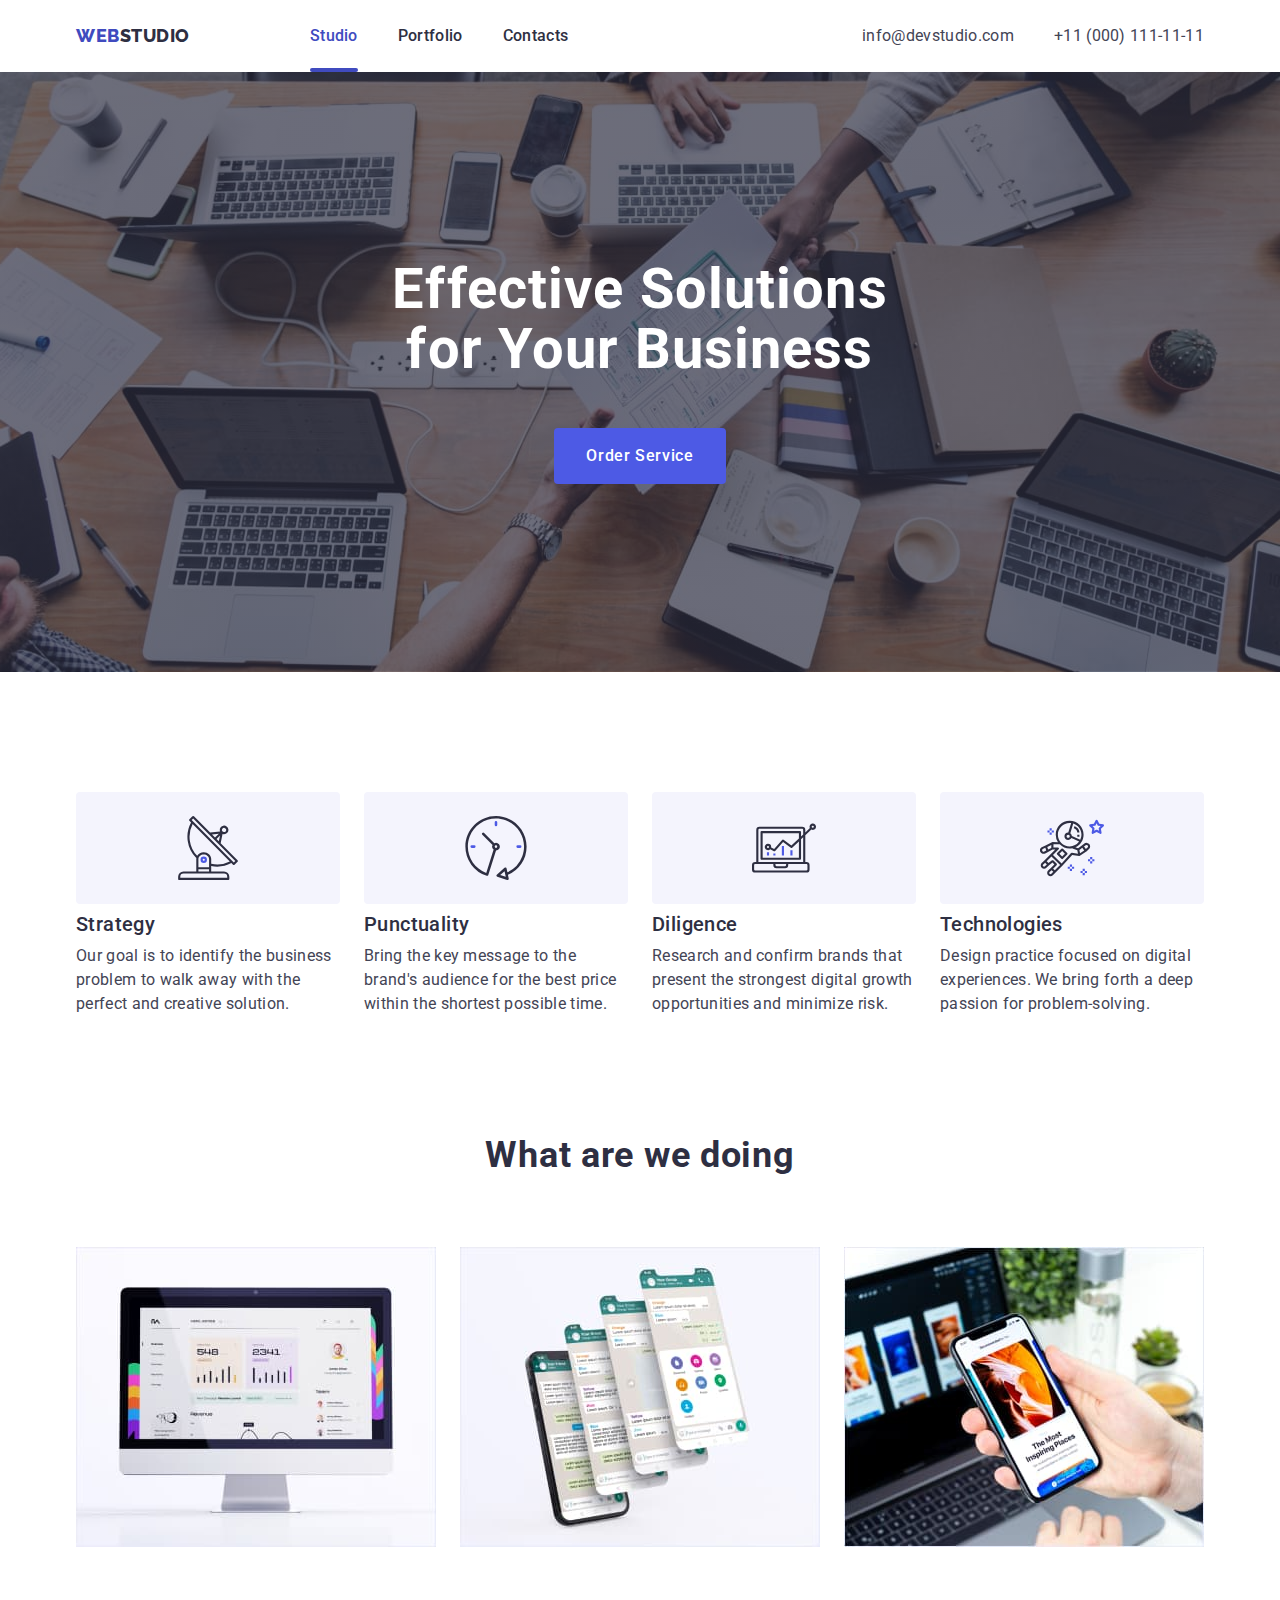
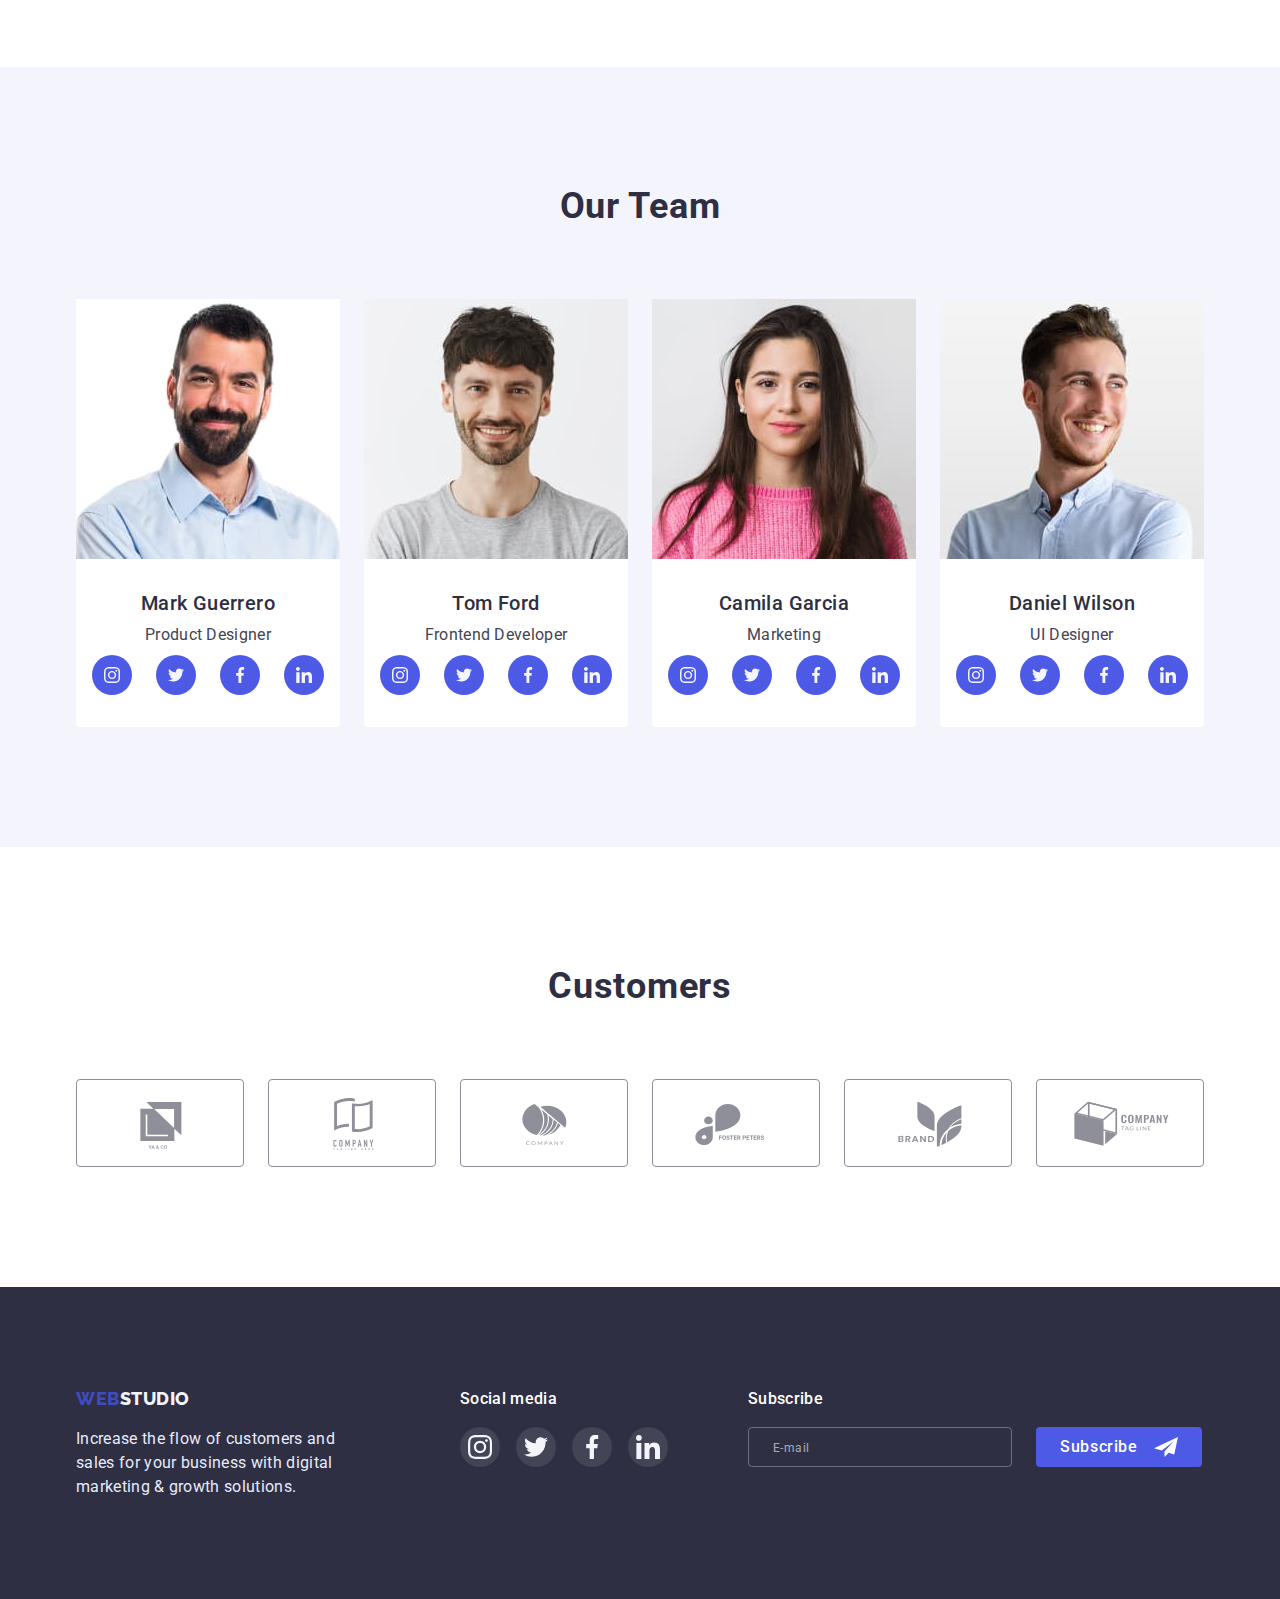
==== commit 6538ed14: "edit styles" ====
--- a/index.html
+++ b/index.html
@@ -1,359 +1,393 @@
 <!DOCTYPE html>
 <html lang="en">
-
-<head>
-  <meta charset="UTF-8" />
-  <meta http-equiv="X-UA-Compatible" content="IE=edge" />
-  <meta name="viewport" content="width=device-width, initial-scale=1.0" />
-  <title>WEBSTUDIO</title>
-  <link rel="preconnect" href="https://fonts.googleapis.com" />
-  <link rel="preconnect" href="https://fonts.gstatic.com" crossorigin />
-  <link rel="preconnect" href="https://fonts.googleapis.com" />
-  <link rel="preconnect" href="https://fonts.gstatic.com" crossorigin />
-  <link href="https://fonts.googleapis.com/css2?family=Raleway:wght@800&family=Roboto:wght@400;500;700;900&display=swap"
-    rel="stylesheet" />
-  <link rel="stylesheet" href="https://cdn.jsdelivr.net/npm/modern-normalize@1.1.0/modern-normalize.min.css" />
-  <link rel="stylesheet" href="./css/style.css" />
-</head>
-
-<body>
-  <!-- =============HEADER============= -->
-  <header>
-    <div class="header__container container">
-      <nav class="header__navigation">
-        <a class="header__logo logotype" href="./index.html">WEB<span
-            class="header__logo--second-part">STUDIO</span></a>
-        <ul class="header__main-menu marker">
-          <li class="header__main-menu-item">
-            <a href="./index.html" class="header__main-menu-link current">Studio</a>
+  <head>
+    <meta charset="UTF-8" />
+    <meta http-equiv="X-UA-Compatible" content="IE=edge" />
+    <meta name="viewport" content="width=device-width, initial-scale=1.0" />
+    <title>WEBSTUDIO</title>
+    <link rel="preconnect" href="https://fonts.googleapis.com" />
+    <link rel="preconnect" href="https://fonts.gstatic.com" crossorigin />
+    <link rel="preconnect" href="https://fonts.googleapis.com" />
+    <link rel="preconnect" href="https://fonts.gstatic.com" crossorigin />
+    <link
+      href="https://fonts.googleapis.com/css2?family=Raleway:wght@800&family=Roboto:wght@400;500;700;900&display=swap"
+      rel="stylesheet"
+    />
+    <link
+      rel="stylesheet"
+      href="https://cdn.jsdelivr.net/npm/modern-normalize@1.1.0/modern-normalize.min.css"
+    />
+    <link rel="stylesheet" href="./css/style.css" />
+  </head>
+
+  <body>
+    <!-- =============HEADER============= -->
+    <header>
+      <div class="header__container container">
+        <nav class="header__navigation">
+          <a class="header__logo logotype" href="./index.html"
+            >WEB<span class="header__logo--second-part">STUDIO</span></a
+          >
+          <ul class="header__main-menu marker">
+            <li class="header__main-menu-item">
+              <a href="./index.html" class="header__main-menu-link current">Studio</a>
+            </li>
+            <li class="header__main-menu-item">
+              <a href="./portfolio.html" class="header__main-menu-link">Portfolio</a>
+            </li>
+            <li class="header__main-menu-item">
+              <a href="" class="header__main-menu-link">Contacts</a>
+            </li>
+          </ul>
+        </nav>
+        <ul class="header__contacts marker">
+          <li class="header__contacts-item">
+            <a href="mailto:info@devstudio.com" class="header__contacts-link">info@devstudio.com</a>
           </li>
-          <li class="header__main-menu-item">
-            <a href="./portfolio.html" class="header__main-menu-link">Portfolio</a>
-          </li>
-          <li class="header__main-menu-item">
-            <a href="" class="header__main-menu-link">Contacts</a>
+          <li class="header__contacts-item">
+            <a href="tel:+110001111111" class="header__contacts-link">+11 (000) 111-11-11</a>
           </li>
         </ul>
-      </nav>
-      <ul class="header__contacts marker">
-        <li class="header__contacts-item">
-          <a href="mailto:info@devstudio.com" class="header__contacts-link">info@devstudio.com</a>
-        </li>
-        <li class="header__contacts-item">
-          <a href="tel:+110001111111" class="header__contacts-link">+11 (000) 111-11-11</a>
-        </li>
-      </ul>
-      <button type="button" class="open-menu-btn" data-menu-open>
-        <svg class="menu-hamburger" width="32" height="32">
-          <use href="./images/sprite.svg#menu_btn"></use>
-        </svg>
-      </button>
-
-      <!-- mobile-menu  -->
-
-      <div class="mobile-menu" data-menu>
-        <button type="button" class="mobile-menu__close-btn" data-menu-close>
-          <svg class="mobile-menu__close-img" width="8" height="8">
-            <use href="./images/sprite.svg#close-black"></use>
+        <button type="button" class="open-menu-btn" data-menu-open>
+          <svg class="menu-hamburger" width="32" height="32">
+            <use href="./images/sprite.svg#menu_btn"></use>
           </svg>
         </button>
-        <nav>
-        <ul class="mobile-menu__main-menu marker">
-          <li class="mobile-menu__main-menu-item">
-            <a href="./index.html" class="mobile-menu-link">Studio</a>
-          </li>
-          <li class="mobile-menu__main-menu-item">
-            <a href="./portfolio.html" class="mobile-menu-link">Portfolio</a>
-          </li>
-          <li class="mobile-menu__main-menu-item">
-            <a href="" class="mobile-menu-link mob-menu-current">Contacts</a>
-          </li>
-        </ul>
-        </nav>
-        <ul class="mobile-menu__contacts marker">
-          <li class="mobile-menu__contacts-item">
-            <a href="tel:+110001111111" class="mobile-menu__tel-link">+11 (000) 111-11-11</a>
-          </li>
-          <li class="mobile-menu__contacts-item">
-            <a href="mailto:info@devstudio.com" class="mobile-menu__email-link">info@devstudio.com</a>
-          </li>
-        </ul>
-        <ul class="mobile-menu-social-list marker">
-          <li class="mobile-menu-list-item">
-            <a href="" class="mobile-menu-social-link">
-              <svg class="mobile-menu-social-icon" width="24" height="24">
-                <use href="./images/sprite.svg#instagram"></use>
-              </svg>
-            </a>
-          </li>
-          <li class="mobile-menu-list-item">
-            <a href="" class="mobile-menu-social-link">
-              <svg class="mobile-menu-social-icon" width="24" height="24">
-                <use href="./images/sprite.svg#twitter"></use>
-              </svg>
-            </a>
-          </li>
-          <li class="mobile-menu-list-item">
-            <a href="" class="mobile-menu-social-link">
-              <svg class="mobile-menu-social-icon" width="24" height="24">
-                <use href="./images/sprite.svg#facebook"></use>
-              </svg>
-            </a>
-          </li>
-          <li class="mobile-menu-list-item">
-            <a href="" class="mobile-menu-social-link">
-              <svg class="mobile-menu-social-icon" width="24" height="24">
-                <use href="./images/sprite.svg#linkedin"></use>
-              </svg>
-            </a>
-          </li>
-        </ul>
+
+        <!-- mobile-menu  -->
+
+        <div class="mobile-menu" data-menu>
+          <button type="button" class="mobile-menu__close-btn" data-menu-close>
+            <svg class="mobile-menu__close-img" width="8" height="8">
+              <use href="./images/sprite.svg#close-black"></use>
+            </svg>
+          </button>
+          <nav>
+            <ul class="mobile-menu__main-menu marker">
+              <li class="mobile-menu__main-menu-item">
+                <a href="./index.html" class="mobile-menu-link mob-menu-current">Studio</a>
+              </li>
+              <li class="mobile-menu__main-menu-item">
+                <a href="./portfolio.html" class="mobile-menu-link">Portfolio</a>
+              </li>
+              <li class="mobile-menu__main-menu-item">
+                <a href="" class="mobile-menu-link">Contacts</a>
+              </li>
+            </ul>
+          </nav>
+          <ul class="mobile-menu__contacts marker">
+            <li class="mobile-menu__contacts-item">
+              <a href="tel:+110001111111" class="mobile-menu__tel-link">+11 (000) 111-11-11</a>
+            </li>
+            <li class="mobile-menu__contacts-item">
+              <a href="mailto:info@devstudio.com" class="mobile-menu__email-link"
+                >info@devstudio.com</a
+              >
+            </li>
+          </ul>
+          <ul class="mobile-menu-social-list marker">
+            <li class="mobile-menu-list-item">
+              <a href="" class="mobile-menu-social-link">
+                <svg class="mobile-menu-social-icon" width="24" height="24">
+                  <use href="./images/sprite.svg#instagram"></use>
+                </svg>
+              </a>
+            </li>
+            <li class="mobile-menu-list-item">
+              <a href="" class="mobile-menu-social-link">
+                <svg class="mobile-menu-social-icon" width="24" height="24">
+                  <use href="./images/sprite.svg#twitter"></use>
+                </svg>
+              </a>
+            </li>
+            <li class="mobile-menu-list-item">
+              <a href="" class="mobile-menu-social-link">
+                <svg class="mobile-menu-social-icon" width="24" height="24">
+                  <use href="./images/sprite.svg#facebook"></use>
+                </svg>
+              </a>
+            </li>
+            <li class="mobile-menu-list-item">
+              <a href="" class="mobile-menu-social-link">
+                <svg class="mobile-menu-social-icon" width="24" height="24">
+                  <use href="./images/sprite.svg#linkedin"></use>
+                </svg>
+              </a>
+            </li>
+          </ul>
+        </div>
       </div>
-    </div>
-  </header>
-
-  <!-- =============MAIN============= -->
-  <main>
-    <section class="hero">
-      <div class="hero__container container">
-        <h1 class="hero__title">Effective Solutions for Your Business</h1>
-        <button type="button" class="buttons" data-modal-open>Order Service</button>
-      </div>
-    </section>
-    <section class="features-section">
-      <div class="container">
-        <h2 class="visually-hidden">features</h2>
-        <ul class="features-list marker">
-          <li class="features-item">
-            <div class="features-icons-wrapper">
-              <svg class="features-icons">
-                <use href="./images/sprite.svg#antenna"></use>
-              </svg>
-            </div>
-            <h3 class="features-subtitle subtitle">Strategy</h3>
-            <p class="text">
-              Our goal is to identify the business problem to walk away with the perfect and
-              creative solution.
-            </p>
-          </li>
-          <li class="features-item">
-            <div class="features-icons-wrapper">
-              <svg class="features-icons">
-                <use href="./images/sprite.svg#clock"></use>
-              </svg>
-            </div>
-            <h3 class="features-subtitle subtitle">Punctuality</h3>
-            <p class="text">
-              Bring the key message to the brand's audience for the best price within the shortest
-              possible time.
-            </p>
-          </li>
-          <li class="features-item">
-            <div class="features-icons-wrapper">
-              <svg class="features-icons">
-                <use href="./images/sprite.svg#diagram"></use>
-              </svg>
-            </div>
-            <h3 class="features-subtitle subtitle">Diligence</h3>
-            <p class="text">
-              Research and confirm brands that present the strongest digital growth opportunities
-              and minimize risk.
-            </p>
-          </li>
-          <li class="features-item">
-            <div class="features-icons-wrapper">
-              <svg class="features-icons">
-                <use href="./images/sprite.svg#astronaut"></use>
-              </svg>
-            </div>
-            <h3 class="features-subtitle subtitle">Technologies</h3>
-            <p class="text">
-              Design practice focused on digital experiences. We bring forth a deep passion for
-              problem-solving.
-            </p>
-          </li>
-        </ul>
-      </div>
-    </section>
-
-    <section class="about-us">
-      <div class="container">
-        <h2 class="section-title">What are we doing</h2>
-        <ul class="about-us-list marker">
-          <li class="about-us-item">
-            <img src="./images/monitor_screen.jpg" alt="monitor screen" width="360" height="300" />
-          </li>
-          <li class="about-us-item">
-            <img src="./images/screen.jpg" alt="phone screen" width="360" height="300" />
-          </li>
-          <li class="about-us-item">
-            <img src="./images/phone-monitor.jpg" alt="phone and monitor screen" width="360" height="300" />
-          </li>
-        </ul>
-      </div>
-    </section>
-
-    <section class="team">
-      <div class="team-container container">
-        <h2 class="section-title">Our Team</h2>
-        <ul class="team-list marker">
-          <li class="team-item">
-            <img srcset="./images/employee1.jpg 1x, ./images/employee1@2x.jpg 2x" src="./images/employee1.jpg"
-              alt="Mark Guerrero" width="264" height="260" />
-            <div class="employee-description">
-              <h3 class="subtitle">Mark Guerrero</h3>
-              <p class="text">Product Designer</p>
-              <ul class="team-social-list marker">
-                <li class="team-social-list-item">
-                  <a href="" class="team-social-link">
-                    <svg class="team-social-link-icon" width="16" height="16">
-                      <use href="./images/sprite.svg#instagram"></use>
-                    </svg>
-                  </a>
-                </li>
-                <li class="team-social-list-item">
-                  <a href="" class="team-social-link">
-                    <svg class="team-social-link-icon" width="16" height="16">
-                      <use href="./images/sprite.svg#twitter"></use>
-                    </svg>
-                  </a>
-                </li>
-                <li class="team-social-list-item">
-                  <a href="" class="team-social-link">
-                    <svg class="team-social-link-icon" width="16" height="16">
-                      <use href="./images/sprite.svg#facebook"></use>
-                    </svg>
-                  </a>
-                </li>
-                <li class="team-social-list-item">
-                  <a href="" class="team-social-link">
-                    <svg class="team-social-link-icon" width="16" height="16">
-                      <use href="./images/sprite.svg#linkedin"></use>
-                    </svg>
-                  </a>
-                </li>
-              </ul>
-            </div>
-          </li>
-          <li class="team-item">
-            <img srcset="./images/employee2.jpg 1x, ./images/employee2@2x.jpg 2x" src="./images/employee2.jpg"
-              alt="Tom Ford" width="264" height="260" />
-            <div class="employee-description">
-              <h3 class="subtitle">Tom Ford</h3>
-              <p class="text">Frontend Developer</p>
-              <ul class="team-social-list marker">
-                <li class="team-social-list-item">
-                  <a href="" class="team-social-link">
-                    <svg class="team-social-link-icon" width="16" height="16">
-                      <use href="./images/sprite.svg#instagram"></use>
-                    </svg>
-                  </a>
-                </li>
-                <li class="team-social-list-item">
-                  <a href="" class="team-social-link">
-                    <svg class="team-social-link-icon" width="16" height="16">
-                      <use href="./images/sprite.svg#twitter"></use>
-                    </svg>
-                  </a>
-                </li>
-                <li class="team-social-list-item">
-                  <a href="" class="team-social-link">
-                    <svg class="team-social-link-icon" width="16" height="16">
-                      <use href="./images/sprite.svg#facebook"></use>
-                    </svg>
-                  </a>
-                </li>
-                <li class="team-social-list-item">
-                  <a href="" class="team-social-link">
-                    <svg class="team-social-link-icon" width="16" height="16">
-                      <use href="./images/sprite.svg#linkedin"></use>
-                    </svg>
-                  </a>
-                </li>
-              </ul>
-            </div>
-          </li>
-          <li class="team-item">
-            <img srcset="./images/employee3.jpg 1x, ./images/employee3@2x.jpg 2x" src="./images/employee3.jpg"
-              alt="Camila Garcia" width="264" height="260" />
-            <div class="employee-description">
-              <h3 class="subtitle">Camila Garcia</h3>
-              <p class="text">Marketing</p>
-              <ul class="team-social-list marker">
-                <li class="team-social-list-item">
-                  <a href="" class="team-social-link">
-                    <svg class="team-social-link-icon" width="16" height="16">
-                      <use href="./images/sprite.svg#instagram"></use>
-                    </svg>
-                  </a>
-                </li>
-                <li class="team-social-list-item">
-                  <a href="" class="team-social-link">
-                    <svg class="team-social-link-icon" width="16" height="16">
-                      <use href="./images/sprite.svg#twitter"></use>
-                    </svg>
-                  </a>
-                </li>
-                <li class="team-social-list-item">
-                  <a href="" class="team-social-link">
-                    <svg class="team-social-link-icon" width="16" height="16">
-                      <use href="./images/sprite.svg#facebook"></use>
-                    </svg>
-                  </a>
-                </li>
-                <li class="team-social-list-item">
-                  <a href="" class="team-social-link">
-                    <svg class="team-social-link-icon" width="16" height="16">
-                      <use href="./images/sprite.svg#linkedin"></use>
-                    </svg>
-                  </a>
-                </li>
-              </ul>
-            </div>
-          </li>
-          <li class="team-item">
-            <img srcset="./images/employee4.jpg 1x, ./images/employee4@2x.jpg 2x" src="./images/employee4.jpg"
-              alt="Daniel Wilson" />
-            <div class="employee-description">
-              <h3 class="subtitle">Daniel Wilson</h3>
-              <p class="text">UI Designer</p>
-              <ul class="team-social-list marker">
-                <li class="team-social-list-item">
-                  <a href="" class="team-social-link">
-                    <svg class="team-social-link-icon" width="16" height="16">
-                      <use href="./images/sprite.svg#instagram"></use>
-                    </svg>
-                  </a>
-                </li>
-                <li class="team-social-list-item">
-                  <a href="" class="team-social-link">
-                    <svg class="team-social-link-icon" width="16" height="16">
-                      <use href="./images/sprite.svg#twitter"></use>
-                    </svg>
-                  </a>
-                </li>
-                <li class="team-social-list-item">
-                  <a href="" class="team-social-link">
-                    <svg class="team-social-link-icon" width="16" height="16">
-                      <use href="./images/sprite.svg#facebook"></use>
-                    </svg>
-                  </a>
-                </li>
-                <li class="team-social-list-item">
-                  <a href="" class="team-social-link">
-                    <svg class="team-social-link-icon" width="16" height="16">
-                      <use href="./images/sprite.svg#linkedin"></use>
-                    </svg>
-                  </a>
-                </li>
-              </ul>
-            </div>
-          </li>
-        </ul>
-      </div>
-    </section>
-
-    
+    </header>
+
+    <!-- =============MAIN============= -->
+    <main>
+      <section class="hero">
+        <div class="hero__container container">
+          <h1 class="hero__title">Effective Solutions for Your Business</h1>
+          <button type="button" class="buttons" data-modal-open>Order Service</button>
+        </div>
+      </section>
+      <section class="features-section">
+        <div class="container">
+          <h2 class="visually-hidden">features</h2>
+          <ul class="features-list marker">
+            <li class="features-item">
+              <div class="features-icons-wrapper">
+                <svg class="features-icons">
+                  <use href="./images/sprite.svg#antenna"></use>
+                </svg>
+              </div>
+              <h3 class="features-subtitle subtitle">Strategy</h3>
+              <p class="text">
+                Our goal is to identify the business problem to walk away with the perfect and
+                creative solution.
+              </p>
+            </li>
+            <li class="features-item">
+              <div class="features-icons-wrapper">
+                <svg class="features-icons">
+                  <use href="./images/sprite.svg#clock"></use>
+                </svg>
+              </div>
+              <h3 class="features-subtitle subtitle">Punctuality</h3>
+              <p class="text">
+                Bring the key message to the brand's audience for the best price within the shortest
+                possible time.
+              </p>
+            </li>
+            <li class="features-item">
+              <div class="features-icons-wrapper">
+                <svg class="features-icons">
+                  <use href="./images/sprite.svg#diagram"></use>
+                </svg>
+              </div>
+              <h3 class="features-subtitle subtitle">Diligence</h3>
+              <p class="text">
+                Research and confirm brands that present the strongest digital growth opportunities
+                and minimize risk.
+              </p>
+            </li>
+            <li class="features-item">
+              <div class="features-icons-wrapper">
+                <svg class="features-icons">
+                  <use href="./images/sprite.svg#astronaut"></use>
+                </svg>
+              </div>
+              <h3 class="features-subtitle subtitle">Technologies</h3>
+              <p class="text">
+                Design practice focused on digital experiences. We bring forth a deep passion for
+                problem-solving.
+              </p>
+            </li>
+          </ul>
+        </div>
+      </section>
+
+      <section class="about-us">
+        <div class="container">
+          <h2 class="section-title">What are we doing</h2>
+          <ul class="about-us-list marker">
+            <li class="about-us-item">
+              <img
+                src="./images/monitor_screen.jpg"
+                alt="monitor screen"
+                width="360"
+                height="300"
+              />
+            </li>
+            <li class="about-us-item">
+              <img src="./images/screen.jpg" alt="phone screen" width="360" height="300" />
+            </li>
+            <li class="about-us-item">
+              <img
+                src="./images/phone-monitor.jpg"
+                alt="phone and monitor screen"
+                width="360"
+                height="300"
+              />
+            </li>
+          </ul>
+        </div>
+      </section>
+
+      <section class="team">
+        <div class="team-container container">
+          <h2 class="section-title">Our Team</h2>
+          <ul class="team-list marker">
+            <li class="team-item">
+              <img
+                srcset="./images/employee1.jpg 1x, ./images/employee1@2x.jpg 2x"
+                src="./images/employee1.jpg"
+                alt="Mark Guerrero"
+                width="264"
+                height="260"
+              />
+              <div class="employee-description">
+                <h3 class="subtitle">Mark Guerrero</h3>
+                <p class="text">Product Designer</p>
+                <ul class="team-social-list marker">
+                  <li class="team-social-list-item">
+                    <a href="" class="team-social-link">
+                      <svg class="team-social-link-icon" width="16" height="16">
+                        <use href="./images/sprite.svg#instagram"></use>
+                      </svg>
+                    </a>
+                  </li>
+                  <li class="team-social-list-item">
+                    <a href="" class="team-social-link">
+                      <svg class="team-social-link-icon" width="16" height="16">
+                        <use href="./images/sprite.svg#twitter"></use>
+                      </svg>
+                    </a>
+                  </li>
+                  <li class="team-social-list-item">
+                    <a href="" class="team-social-link">
+                      <svg class="team-social-link-icon" width="16" height="16">
+                        <use href="./images/sprite.svg#facebook"></use>
+                      </svg>
+                    </a>
+                  </li>
+                  <li class="team-social-list-item">
+                    <a href="" class="team-social-link">
+                      <svg class="team-social-link-icon" width="16" height="16">
+                        <use href="./images/sprite.svg#linkedin"></use>
+                      </svg>
+                    </a>
+                  </li>
+                </ul>
+              </div>
+            </li>
+            <li class="team-item">
+              <img
+                srcset="./images/employee2.jpg 1x, ./images/employee2@2x.jpg 2x"
+                src="./images/employee2.jpg"
+                alt="Tom Ford"
+                width="264"
+                height="260"
+              />
+              <div class="employee-description">
+                <h3 class="subtitle">Tom Ford</h3>
+                <p class="text">Frontend Developer</p>
+                <ul class="team-social-list marker">
+                  <li class="team-social-list-item">
+                    <a href="" class="team-social-link">
+                      <svg class="team-social-link-icon" width="16" height="16">
+                        <use href="./images/sprite.svg#instagram"></use>
+                      </svg>
+                    </a>
+                  </li>
+                  <li class="team-social-list-item">
+                    <a href="" class="team-social-link">
+                      <svg class="team-social-link-icon" width="16" height="16">
+                        <use href="./images/sprite.svg#twitter"></use>
+                      </svg>
+                    </a>
+                  </li>
+                  <li class="team-social-list-item">
+                    <a href="" class="team-social-link">
+                      <svg class="team-social-link-icon" width="16" height="16">
+                        <use href="./images/sprite.svg#facebook"></use>
+                      </svg>
+                    </a>
+                  </li>
+                  <li class="team-social-list-item">
+                    <a href="" class="team-social-link">
+                      <svg class="team-social-link-icon" width="16" height="16">
+                        <use href="./images/sprite.svg#linkedin"></use>
+                      </svg>
+                    </a>
+                  </li>
+                </ul>
+              </div>
+            </li>
+            <li class="team-item">
+              <img
+                srcset="./images/employee3.jpg 1x, ./images/employee3@2x.jpg 2x"
+                src="./images/employee3.jpg"
+                alt="Camila Garcia"
+                width="264"
+                height="260"
+              />
+              <div class="employee-description">
+                <h3 class="subtitle">Camila Garcia</h3>
+                <p class="text">Marketing</p>
+                <ul class="team-social-list marker">
+                  <li class="team-social-list-item">
+                    <a href="" class="team-social-link">
+                      <svg class="team-social-link-icon" width="16" height="16">
+                        <use href="./images/sprite.svg#instagram"></use>
+                      </svg>
+                    </a>
+                  </li>
+                  <li class="team-social-list-item">
+                    <a href="" class="team-social-link">
+                      <svg class="team-social-link-icon" width="16" height="16">
+                        <use href="./images/sprite.svg#twitter"></use>
+                      </svg>
+                    </a>
+                  </li>
+                  <li class="team-social-list-item">
+                    <a href="" class="team-social-link">
+                      <svg class="team-social-link-icon" width="16" height="16">
+                        <use href="./images/sprite.svg#facebook"></use>
+                      </svg>
+                    </a>
+                  </li>
+                  <li class="team-social-list-item">
+                    <a href="" class="team-social-link">
+                      <svg class="team-social-link-icon" width="16" height="16">
+                        <use href="./images/sprite.svg#linkedin"></use>
+                      </svg>
+                    </a>
+                  </li>
+                </ul>
+              </div>
+            </li>
+            <li class="team-item">
+              <img
+                srcset="./images/employee4.jpg 1x, ./images/employee4@2x.jpg 2x"
+                src="./images/employee4.jpg"
+                alt="Daniel Wilson"
+              />
+              <div class="employee-description">
+                <h3 class="subtitle">Daniel Wilson</h3>
+                <p class="text">UI Designer</p>
+                <ul class="team-social-list marker">
+                  <li class="team-social-list-item">
+                    <a href="" class="team-social-link">
+                      <svg class="team-social-link-icon" width="16" height="16">
+                        <use href="./images/sprite.svg#instagram"></use>
+                      </svg>
+                    </a>
+                  </li>
+                  <li class="team-social-list-item">
+                    <a href="" class="team-social-link">
+                      <svg class="team-social-link-icon" width="16" height="16">
+                        <use href="./images/sprite.svg#twitter"></use>
+                      </svg>
+                    </a>
+                  </li>
+                  <li class="team-social-list-item">
+                    <a href="" class="team-social-link">
+                      <svg class="team-social-link-icon" width="16" height="16">
+                        <use href="./images/sprite.svg#facebook"></use>
+                      </svg>
+                    </a>
+                  </li>
+                  <li class="team-social-list-item">
+                    <a href="" class="team-social-link">
+                      <svg class="team-social-link-icon" width="16" height="16">
+                        <use href="./images/sprite.svg#linkedin"></use>
+                      </svg>
+                    </a>
+                  </li>
+                </ul>
+              </div>
+            </li>
+          </ul>
+        </div>
+      </section>
+
       <section class="customers">
         <div class="customers-container container">
           <h2 class="section-title">Customers</h2>
@@ -390,20 +424,20 @@
             <li class="customers-list-item">
               <a href="" class="customers-link">
                 <svg class="customers-link-icon" width="104" height="56">
-                  <use href="./images/sprite.svg#logo-6"></use>
-                </svg></a>
+                  <use href="./images/sprite.svg#logo-6"></use></svg></a>
             </li>
           </ul>
         </div>
       </section>
-    </main> 
+    </main>
 
     <!-- =============FOOTER============= -->
     <footer>
       <div class="footer__container container">
         <div class="footer__description">
-          <a class="footer__logotype logotype" href="./index.html">WEB<span
-              class="footer__logo--second-part">STUDIO</span></a>
+          <a class="footer__logotype logotype" href="./index.html"
+            >WEB<span class="footer__logo--second-part">STUDIO</span></a
+          >
           <p class="footer__description-text">
             Increase the flow of customers and sales for your business with digital marketing &
             growth solutions.
@@ -445,7 +479,12 @@
         <div class="footer-subscribe">
           <h3 class="footer__social-header">Subscribe</h3>
           <form class="subscribe-wrapper">
-            <input type="email" name="email-subcribe" placeholder="E-mail" class="footer-input-subscribe" />
+            <input
+              type="email"
+              name="email-subcribe"
+              placeholder="E-mail"
+              class="footer-input-subscribe"
+            />
             <button type="submit" class="subscribe-btn buttons">Subscribe</button>
           </form>
         </div>
@@ -466,7 +505,13 @@
           <label class="modal-form-field">
             <span class="modal-form-input-desc">Name</span>
             <span class="modal-form-input-wrapper">
-              <input type="text" name="user_name" class="modal-form-input" required pattern="[a-zA-Z]+" />
+              <input
+                type="text"
+                name="user_name"
+                class="modal-form-input"
+                required
+                pattern="[a-zA-Z]+"
+              />
               <svg class="modal-form-input-icon" width="18" height="18">
                 <use href="./images/sprite.svg#person-form-icon"></use>
               </svg>
@@ -475,8 +520,14 @@
           <label class="modal-form-field">
             <span class="modal-form-input-desc">Phone</span>
             <span class="modal-form-input-wrapper">
-              <input type="tel" name="user_phone" class="modal-form-input" required
-                pattern="[0-9]{3}-[0-9]{3}-[0-9]{2}-[0-9]{2}" title="xxx-xxx-xx-xx" />
+              <input
+                type="tel"
+                name="user_phone"
+                class="modal-form-input"
+                required
+                pattern="[0-9]{3}-[0-9]{3}-[0-9]{2}-[0-9]{2}"
+                title="xxx-xxx-xx-xx"
+              />
               <svg class="modal-form-input-icon" width="18" height="24">
                 <use href="./images/sprite.svg#phone--form-icon"></use>
               </svg>
@@ -493,13 +544,21 @@
           </label>
           <label class="modal-form-field">
             <span class="modal-form-input-desc">Comment</span>
-            <textarea name="user-message" class="modal-form-message" placeholder="Text input">
-            </textarea>
+            <textarea
+              name="user-message"
+              class="modal-form-message"
+              placeholder="Text input"
+            ></textarea>
           </label>
-          <input id="user-policy" type="checkbox" name="accepting" class="modal-form-check visually-hidden" />
+          <input
+            id="user-policy"
+            type="checkbox"
+            name="accepting"
+            class="modal-form-check visually-hidden"
+          />
           <label for="user-policy" class="modal-form-check-desc">
             I accept the terms and conditions of the &nbsp;
-            <a href="" class="modal-form-check-desc-link"> Privacy Policy</a>
+            <a href="" class="modal-form-check-desc-link">Privacy Policy</a>
           </label>
           <button type="submit" class="modal-form-submit buttons">Send</button>
         </form>
@@ -508,6 +567,5 @@
 
     <script src="./js/modal.js"></script>
     <script src="./js/mobile-menu.js"></script>
-</body>
-
-</html>+  </body>
+</html>
--- a/css/style.css
+++ b/css/style.css
@@ -58,13 +58,11 @@
   width: 100%;
   padding-left: 16px;
   padding-right: 16px;
-  background-color: rgba(152, 251, 152, 0.4);
 }
 
 @media screen and (min-width: 428px) {
   .container {
     width: 428px;
-    background-color: rgba(255, 165, 0, 0.4);
 
     margin-left: auto;
     margin-right: auto;
@@ -74,15 +72,13 @@
 @media screen and (min-width: 768px) {
   .container {
     width: 768px;
-    background-color: rgba(216, 112, 147, 0.4);
   }
 }
 
 @media screen and (min-width: 1200px) {
   .container {
     width: 1158px;
-    background-color: rgba(0, 255, 255, 0.4);
-
+   
     padding-left: 15px;
     padding-right: 15px;
   }
@@ -165,9 +161,6 @@
   letter-spacing: 0.03em;
   text-transform: uppercase;
   text-decoration: none;
-
-  padding-top: 24px;
-  padding-bottom: 24px;
 }
 
 .header__logo--second-part {
@@ -659,7 +652,6 @@
 }
 
 .hero__title {
-  width: 496px;
   margin-left: auto;
   margin-right: auto;
   margin-bottom: 48px;
@@ -713,6 +705,10 @@
     padding-bottom: 112px;
     margin: 0 auto;
   }
+
+  .hero__title{
+    width: 496px;
+  }
 }
 
 @media screen and (min-device-pixel-ratio: 2) and (min-width: 768px), screen and (min-resolution: 192dpi) and (min-width: 768px), screen and (min-resolution: 2dppx) and (min-width: 768px) {
@@ -904,7 +900,7 @@
   fill: var(--light-color);
 }
 
-/* MOBILE features-index */
+/* MOBILE team-index */
 @media screen and (max-width: 767px){
   .team-list{
     display: flex;
@@ -915,7 +911,7 @@
   }
 }
 
-/* TABLET features-index */
+/* TABLET team-index */
 @media screen and (min-width: 768px) and (max-width: 1199px){
   .team-container {
     padding-left: 108px;
@@ -933,7 +929,7 @@
   
 }
 
-/* DESKTOP features-index */
+/* DESKTOP team-index */
 @media screen and (min-width: 1200px){
   .team {
     padding-top: 120px;
@@ -993,7 +989,13 @@
   fill: var(--select-color);
 } 
 
-/* MOBILE features-index */
+/* MOBILE customers-index */
+@media screen and (max-width: 427px){
+  .customers-list{
+    justify-content: center;
+  }
+}
+
 @media screen and (max-width: 767px){
   .customers-link {
     width: 190px;
@@ -1005,7 +1007,7 @@
     }
 }
 
-/* TABLET features-index */
+/* TABLET customers-index */
 @media screen and (min-width: 768px) and (max-width: 1199px){
   .customers-container{
     padding-left: 108px;
@@ -1024,7 +1026,7 @@
     }   
 } 
 
-/* DESKTOP features-index */
+/* DESKTOP customers-index */
 @media screen and (min-width: 1200px){
   .customers {
     padding-top: 120px;
@@ -1038,19 +1040,30 @@
 
 /* =========== PORTFOLIO PAGE =========== */
 
-/* .portfolio-section {
-  padding-top: 95px;
-  padding-bottom: 120px;
-} */
+/* MOBILE portfolio */
+@media screen and (max-width: 767px){
+  .portfolio-section {
+    padding-top: 48px;
+    padding-bottom: 48px;
+  }
+}
+/* TABLET portfolio */
+@media screen and (min-width: 768px){
+  .portfolio-section {
+    padding-top: 64px;
+    padding-bottom: 96px;
+  }
+}
+/* DESKTOP portfolio */
+@media screen and (min-width: 1200px){
+  .portfolio-section {
+    padding-top: 96px;
+    padding-bottom: 120px;
+  }
+}
 /* ------------------- filter list ------------------- */
-
-/* .filter-list {
-  display: flex;
-  justify-content: center;
-}
-
-.filter-list .filter-item:not(:last-child) {
-  margin-right: 25px;
+ .filter-list {
+  display: flex;
 }
 
 .filter-btn {
@@ -1059,7 +1072,7 @@
 
   border: 1px solid var(--tertiary-color);
   border-radius: 4px;
-  padding: 8px 16px;
+  
   color: var(--select-color);
   background-color: var(--light-color);
   font-family: inherit;
@@ -1083,25 +1096,64 @@
   border-color: transparent;
   box-shadow: 0px 3px 1px rgba(0, 0, 0, 0.1), 0px 2px 1px rgba(0, 0, 0, 0.08),
     0px 2px 2px rgba(0, 0, 0, 0.12);
-} */
+} 
+
+/* MOBILE portfolio filter-list */
+@media screen and (max-width: 767px){
+ .filter-list{
+  flex-wrap: wrap;
+
+  max-width: 263px;
+
+  column-gap: 24px;
+  row-gap: 16px;
+
+  margin-bottom: 48px;
+ }
+ .filter-btn{
+  padding: 8px 16px;
+  letter-spacing: normal;
+ }
+}
+/* TABLET portfolio filter-list */
+@media screen and (min-width: 768px){
+  .filter-btn{
+    padding: 12px 24px;
+   }
+
+  .filter-list{    
+  justify-content: center;
+
+  margin-bottom: 64px;
+  }
+
+  .filter-list .filter-item:not(:last-child) {
+    margin-right: 24px;
+  }
+}
+/* DESKTOP portfolio filter-list */
+@media screen and (min-width: 1200px){
+  .filter-list{
+    margin-bottom: 72px;
+  }
+}
+
+
 
 /* ------------------- production ------------------- */
 
-/* .production {
-  display: flex;
-  flex-wrap: wrap;
-  justify-content: center;
-
-  margin-top: 72px;
-}
-
-.production-list:not(:nth-child(3n)) {
+ .production {
+  display: flex;
+  
+}
+
+/* .production-list:not(:nth-child(3n)) {
   margin-right: 24px;
 }
 
 .production-list:not(:nth-last-child(-n + 3)) {
   margin-bottom: 48px;
-}
+} */
 
 .services-types {
   position: relative;
@@ -1151,7 +1203,35 @@
 .services-types:hover .overlay,
 .services-types:focus .overlay {
   transform: translate(0);
-} */
+} 
+
+/* MOBILE portfolio production */
+@media screen and (max-width: 767px){
+.production{
+  flex-direction: column;
+
+  gap: 48px;
+}
+} 
+
+/* TABLET portfolio production */
+@media screen and (min-width: 768px){
+.production{
+  flex-wrap: wrap;
+
+  column-gap: 24px;
+  row-gap: 72px;
+}
+}
+
+/* DESKTOP portfolio production */
+@media screen and (min-width: 1200px){
+  .production{ 
+    justify-content: center;
+
+    row-gap: 48px;
+  }
+}
 
 /* ================= BACKDROP ================= */
 
@@ -1177,8 +1257,6 @@
 
 /* ================= MODAL WINDOW =================  */
 
-/* MODAL WINDOW PHONE */
-
 .modal-window {
   position: absolute;
   top: 50%;
@@ -1193,12 +1271,20 @@
   border-radius: 4px;
 }
 
-@media screen and (max-width: 767px) {
+
+/* MODAL WINDOW PHONE */
+@media screen and (min-width: 320px){
+  .modal-window {
+    min-width: 320px;    
+    min-height: 586px;
+
+    padding: 72px 16px 24px 16px;
+  }
+}
+
+@media screen and (min-width: 428px) {
   .modal-window {
     min-width: 392px;
-    min-height: 586px;
-
-    padding: 72px 16px 24px 16px;
   }
 }
 
@@ -1342,13 +1428,17 @@
 
 .modal-form-check-desc {
   display: flex;
-  align-items: center;
+    align-items: center;
+
   margin-bottom: 24px;
   font-size: 12px;
   line-height: 1.33;
   letter-spacing: 0.04em;
   color: #757575;
 }
+
+
+
 .modal-form-check-desc-link {
   color: var(--select-color);
 }
